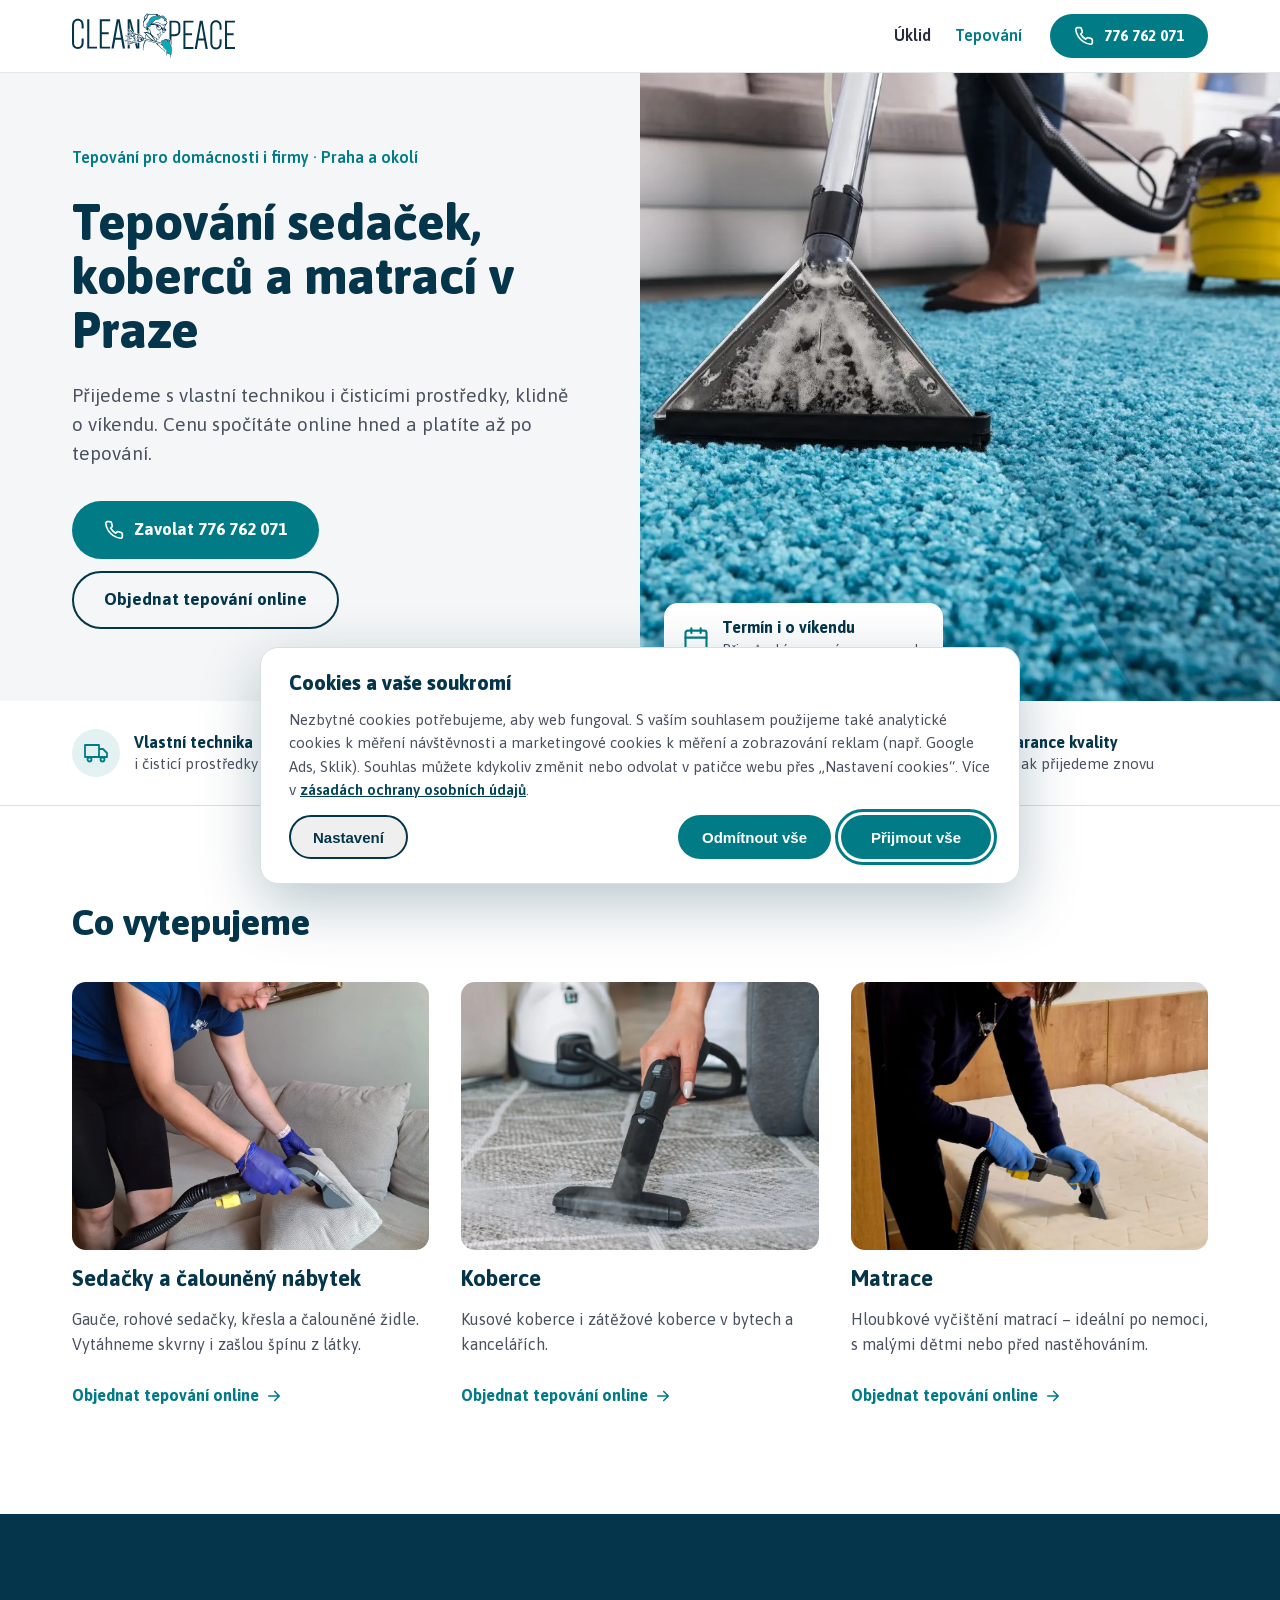
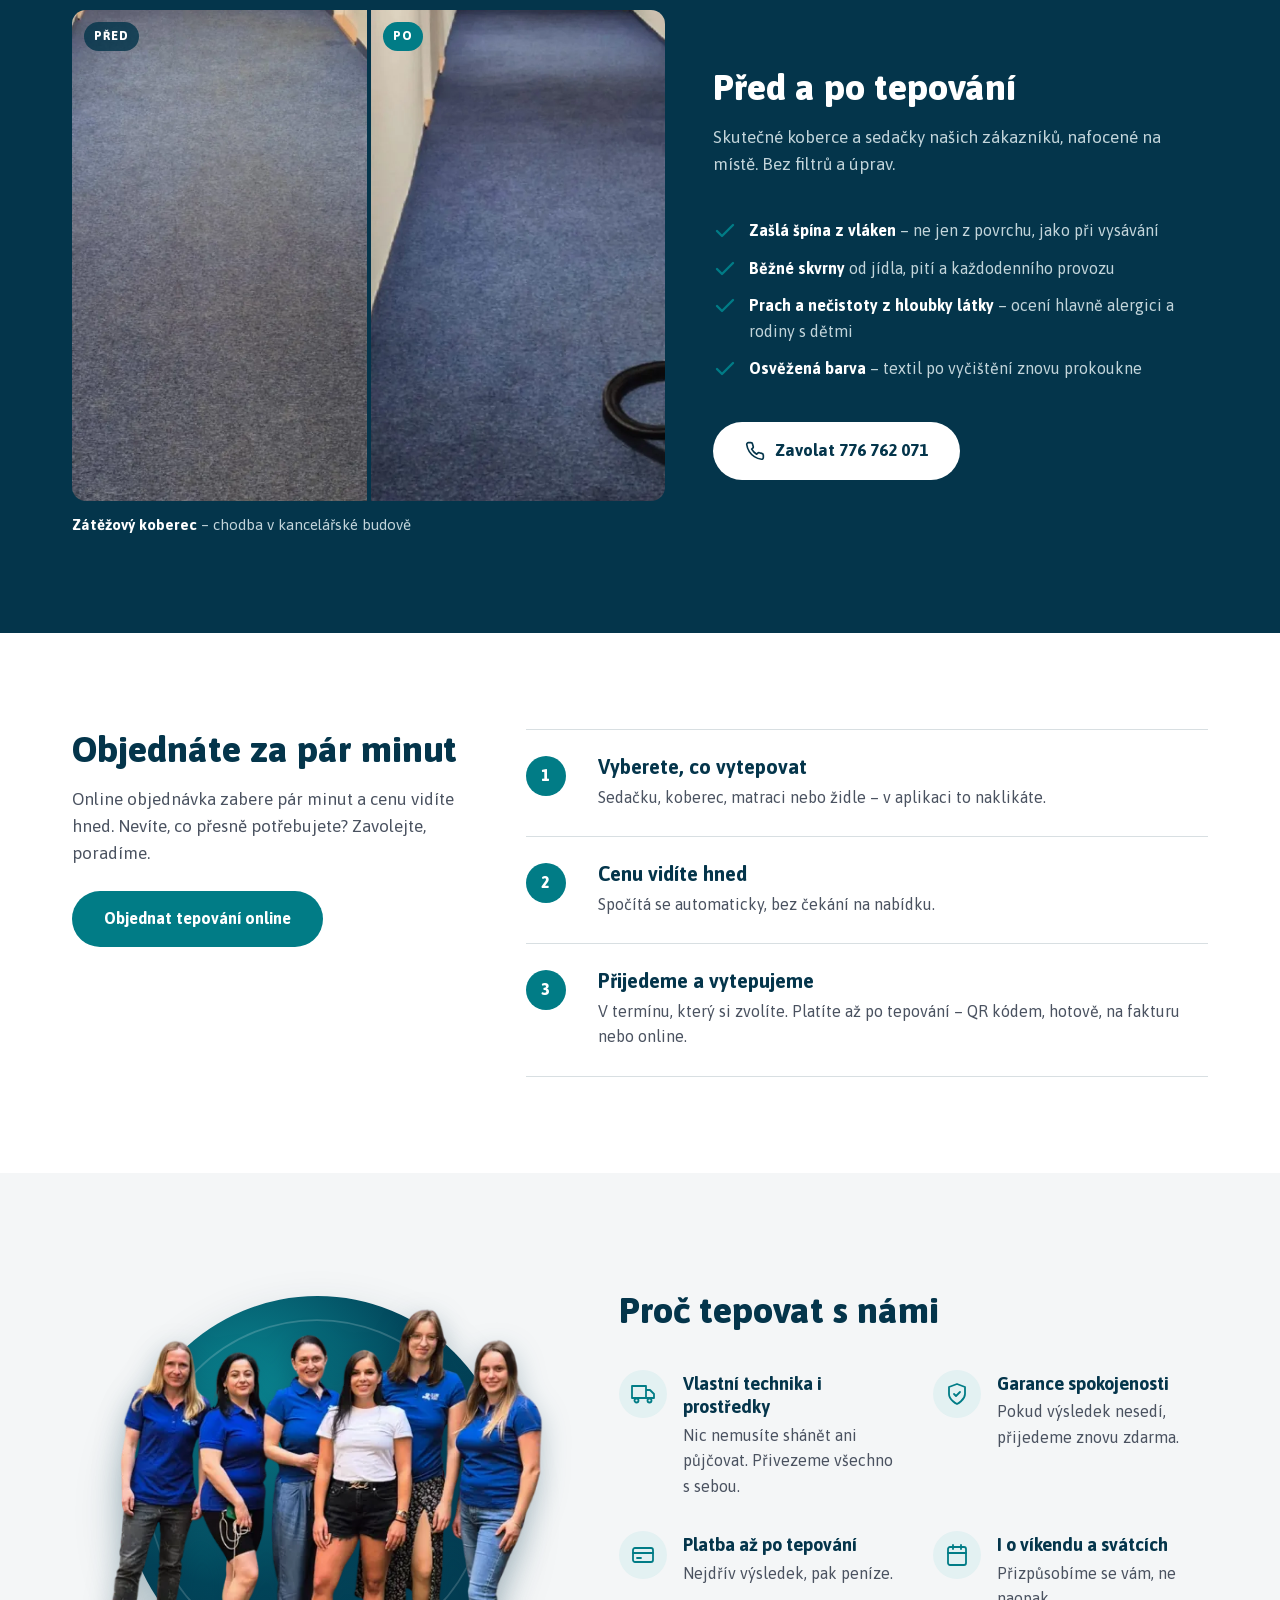
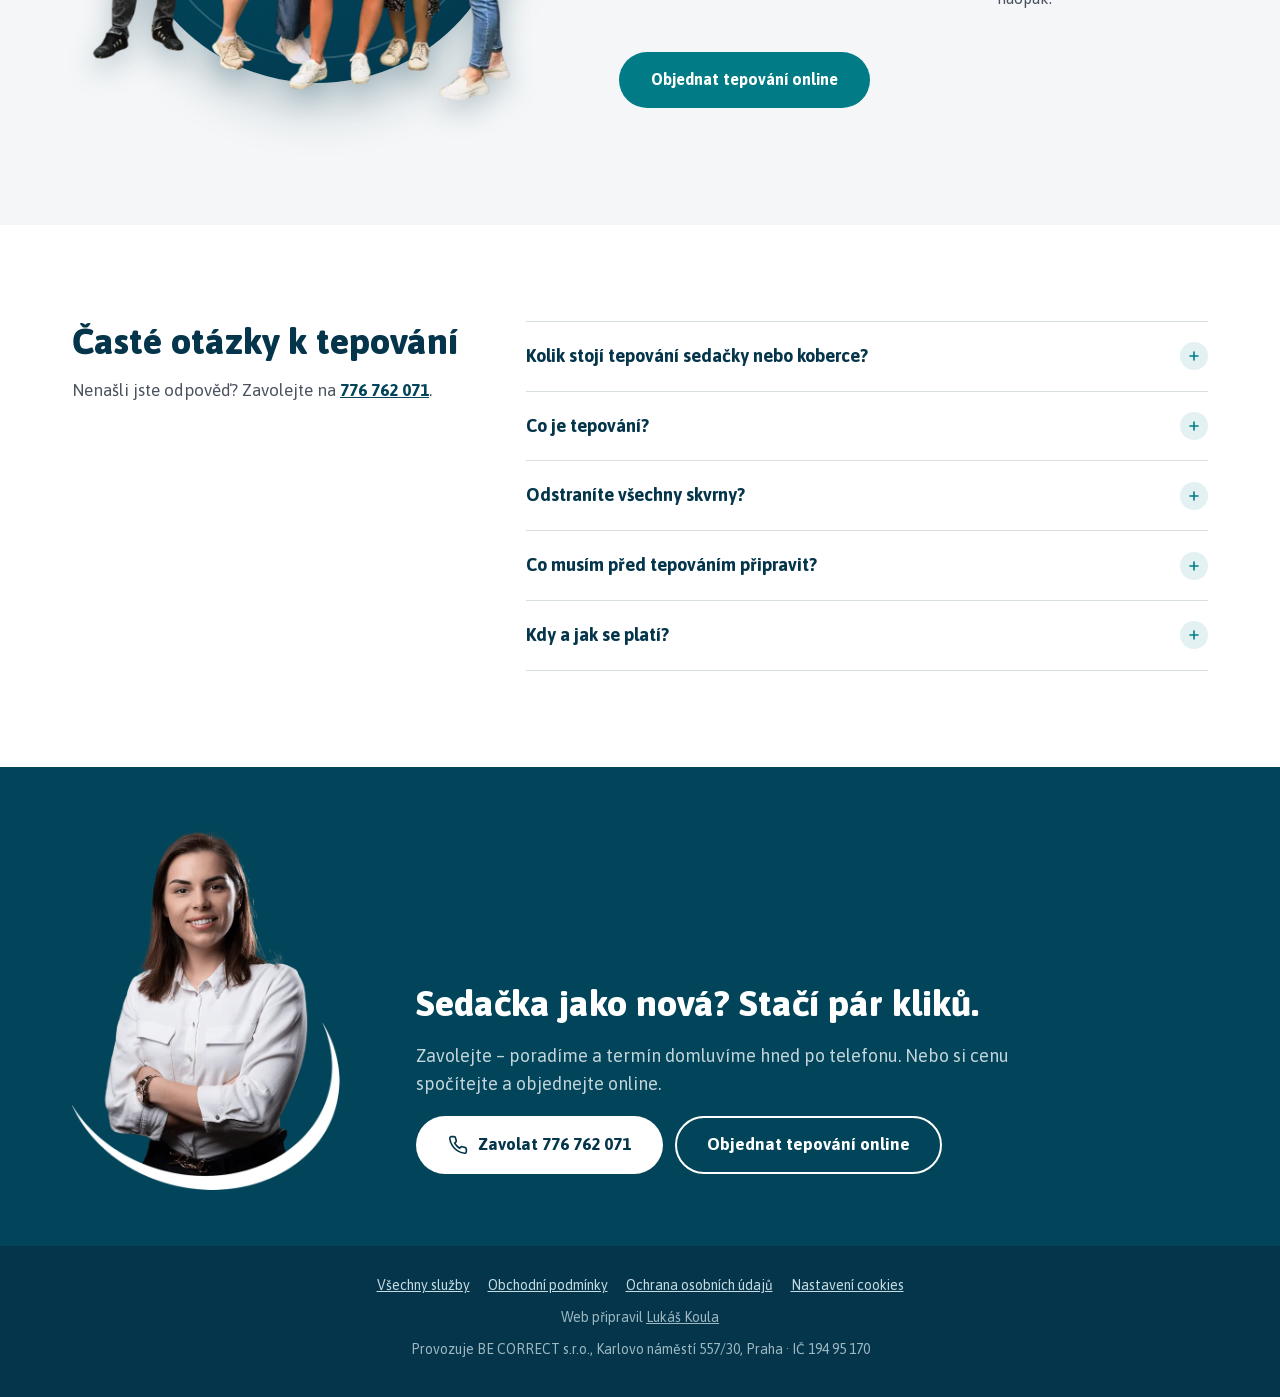
==== tepovani/index.html @ d157141b "Podstránky: „Objednat úklid online“ / „Objednat tepování online“" ====
<!doctype html>
<html lang="cs">
<head>
<meta charset="utf-8">
<meta name="viewport" content="width=device-width, initial-scale=1">
<script src="../assets/consent.js?v=20261007-5"></script>
<meta name="robots" content="noindex, follow">
<title>Tepování Praha – CleanPeace</title>
<meta name="description" content="Tepování sedaček, koberců a matrací v Praze a okolí. Vlastní technika i prostředky, termín i o víkendu, platba až po tepování.">
<meta property="og:type" content="website">
<meta property="og:locale" content="cs_CZ">
<meta property="og:site_name" content="CleanPeace">
<meta property="og:title" content="Tepování sedaček, koberců a matrací v Praze">
<meta property="og:description" content="Přijedeme s vlastní technikou, klidně o víkendu. Cenu spočítáte online, platíte až po tepování.">
<meta property="og:url" content="https://sluzby.cleanpeace.cz/tepovani/">
<meta property="og:image" content="https://sluzby.cleanpeace.cz/assets/img/tepovani-sedacky-praha.webp">
<meta name="theme-color" content="#04354B">
<link rel="icon" href="/favicon.ico" sizes="any">
<link rel="icon" href="../assets/favicon-32.png" type="image/png" sizes="32x32">
<link rel="apple-touch-icon" href="../assets/apple-touch-icon.png">
<link rel="preload" href="../assets/fonts/asap-latin.woff2" as="font" type="font/woff2" crossorigin>
<link rel="preload" as="image" href="../assets/img/tepovani-koberce-praha.webp">
<link rel="stylesheet" href="../assets/style.css?v=20261007-5">
</head>
<body data-service="tepovani">
<svg width="0" height="0" style="position:absolute" aria-hidden="true">
<symbol id="i-phone" viewBox="0 0 24 24"><path d="M22 16.9v3a2 2 0 0 1-2.2 2 19.8 19.8 0 0 1-8.6-3.1 19.5 19.5 0 0 1-6-6A19.8 19.8 0 0 1 2.1 4.2 2 2 0 0 1 4.1 2h3a2 2 0 0 1 2 1.7c.1.9.4 1.8.7 2.7a2 2 0 0 1-.5 2.1L8 9.8a16 16 0 0 0 6 6l1.3-1.3a2 2 0 0 1 2.1-.4c.9.3 1.8.6 2.7.7a2 2 0 0 1 1.7 2z"/></symbol>
<symbol id="i-arrow" viewBox="0 0 24 24"><path d="M5 12h14M13 6l6 6-6 6"/></symbol>
<symbol id="i-check" viewBox="0 0 24 24"><path d="M20 6 9 17l-5-5"/></symbol>
<symbol id="i-card" viewBox="0 0 24 24"><rect x="2" y="5" width="20" height="14" rx="2"/><path d="M2 10h20M6 15h4"/></symbol>
<symbol id="i-shield" viewBox="0 0 24 24"><path d="M12 22s8-4 8-10V5l-8-3-8 3v7c0 6 8 10 8 10z"/><path d="m9 12 2 2 4-4"/></symbol>
<symbol id="i-calendar" viewBox="0 0 24 24"><rect x="3" y="4" width="18" height="18" rx="2"/><path d="M16 2v4M8 2v4M3 10h18"/></symbol>
<symbol id="i-truck" viewBox="0 0 24 24"><path d="M1 4h14v12H1zM15 8h4l4 4v4h-8z"/><circle cx="5.5" cy="18.5" r="2"/><circle cx="18.5" cy="18.5" r="2"/></symbol>
</svg>

<!-- HEADER -->
<header class="site-header">
<div class="wrap">
<a class="logo" href="#" aria-label="CleanPeace – zpět nahoru"><img src="../assets/logo.svg" width="178" height="50" alt="CleanPeace"></a>
<div class="header-right">
<nav class="nav" aria-label="Služby"><a href="../uklid/">Úklid</a><a href="./" aria-current="page">Tepování</a></nav>
<a class="btn btn-app btn-sm btn-call" href="tel:+420776762071" data-cta="phone" data-loc="header"><svg class="icon"><use href="#i-phone"/></svg><span class="call-num">776 762 071</span><span class="call-txt">Zavolat</span></a>
</div>
</div>
</header>

<main>
<!-- HERO -->
<section class="hero">
<div class="hero-text">
<p class="eyebrow">Tepování pro domácnosti i firmy · Praha a okolí</p>
<h1>Tepování sedaček, koberců a matrací v Praze</h1>
<p class="hero-lead">Přijedeme s vlastní technikou i čisticími prostředky, klidně o víkendu. Cenu spočítáte online hned a platíte až po tepování.</p>
<div class="cta-row" style="margin-top:8px">
<a class="btn btn-app btn-lg" href="tel:+420776762071" data-cta="phone" data-loc="hero"><svg class="icon"><use href="#i-phone"/></svg>Zavolat 776 762 071</a>
<a class="btn btn-line btn-lg" href="https://app.cleanpeace.cz/" data-cta="app" data-loc="hero">Objednat tepování online</a>
</div>
</div>
<div class="hero-photo">
<img src="../assets/img/tepovani-koberce-praha.webp" width="938" height="938" alt="Tepování koberce extraktorem u zákazníka doma" style="object-position:center 60%" fetchpriority="high">
<div class="hero-badge"><svg class="icon"><use href="#i-calendar"/></svg><div><strong>Termín i o víkendu</strong><span>Přizpůsobíme se vám, ne naopak.</span></div></div>
</div>
</section>

<!-- PRUH VÝHOD -->
<div class="usp">
<ul>
<li><span class="usp-ico"><svg class="icon"><use href="#i-truck"/></svg></span><span><strong>Vlastní technika</strong>i čisticí prostředky</span></li>
<li><span class="usp-ico"><svg class="icon"><use href="#i-calendar"/></svg></span><span><strong>I o víkendu</strong>a ve svátek</span></li>
<li><span class="usp-ico"><svg class="icon"><use href="#i-card"/></svg></span><span><strong>Platba po tepování</strong>nejdřív výsledek</span></li>
<li><span class="usp-ico"><svg class="icon"><use href="#i-shield"/></svg></span><span><strong>Garance kvality</strong>jinak přijedeme znovu</span></li>
</ul>
</div>

<!-- CO TEPUJEME -->
<section class="section">
<div class="wrap stack-lg">
<h2 class="h2">Co vytepujeme</h2>
<div class="g3">
<div class="svc">
<div class="svc-img"><img src="../assets/img/tepovani-sedacky-praha.webp" width="1000" height="1333" alt="Tepování světlé sedačky přímo u zákazníka" style="object-position:center 55%" loading="lazy"></div>
<h3>Sedačky a čalouněný nábytek</h3>
<p>Gauče, rohové sedačky, křesla a čalouněné židle. Vytáhneme skvrny i zašlou špínu z látky.</p>
<a class="more" href="https://app.cleanpeace.cz/" data-cta="app" data-loc="svc-sedacky">Objednat tepování online <svg class="icon"><use href="#i-arrow"/></svg></a>
</div>
<div class="svc">
<div class="svc-img"><img src="../assets/img/parni-cisteni-koberce.webp" width="938" height="938" alt="Parní čištění koberce v obývacím pokoji" loading="lazy"></div>
<h3>Koberce</h3>
<p>Kusové koberce i zátěžové koberce v bytech a kancelářích.</p>
<a class="more" href="https://app.cleanpeace.cz/" data-cta="app" data-loc="svc-koberce">Objednat tepování online <svg class="icon"><use href="#i-arrow"/></svg></a>
</div>
<div class="svc">
<div class="svc-img"><img src="../assets/img/tepovani-matrace-praha.webp" width="900" height="1270" alt="Tepování matrace v ložnici" style="object-position:center 60%" loading="lazy"></div>
<h3>Matrace</h3>
<p>Hloubkové vyčištění matrací – ideální po nemoci, s malými dětmi nebo před nastěhováním.</p>
<a class="more" href="https://app.cleanpeace.cz/" data-cta="app" data-loc="svc-matrace">Objednat tepování online <svg class="icon"><use href="#i-arrow"/></svg></a>
</div>
</div>
</div>
</section>

<!-- PŘED A PO -->
<section class="section section--dark">
<div class="wrap ba-solo">
<figure class="ba">
<div class="ba-pair ba-pair--tall">
<div><img src="../assets/img/tepovani-kobercu-chodba-pred.webp" width="544" height="1528" alt="Zašlý zátěžový koberec na chodbě před tepováním" loading="lazy"><span class="ba-label">PŘED</span></div>
<div><img src="../assets/img/tepovani-kobercu-chodba-po.webp" width="536" height="1528" alt="Vyčištěný koberec na chodbě po tepování" loading="lazy"><span class="ba-label ba-label--po">PO</span></div>
</div>
<figcaption><strong>Zátěžový koberec</strong> – chodba v kancelářské budově</figcaption>
</figure>
<div class="stack-lg">
<div class="stack">
<h2 class="h2">Před a po tepování</h2>
<p class="lead">Skutečné koberce a sedačky našich zákazníků, nafocené na místě. Bez filtrů a úprav.</p>
</div>
<ul class="checklist">
<li><svg class="icon"><use href="#i-check"/></svg><span><strong>Zašlá špína z vláken</strong> – ne jen z povrchu, jako při vysávání</span></li>
<li><svg class="icon"><use href="#i-check"/></svg><span><strong>Běžné skvrny</strong> od jídla, pití a každodenního provozu</span></li>
<li><svg class="icon"><use href="#i-check"/></svg><span><strong>Prach a nečistoty z hloubky látky</strong> – ocení hlavně alergici a rodiny s dětmi</span></li>
<li><svg class="icon"><use href="#i-check"/></svg><span><strong>Osvěžená barva</strong> – textil po vyčištění znovu prokoukne</span></li>
</ul>
<div class="cta-row">
<a class="btn btn-white btn-lg" href="tel:+420776762071" data-cta="phone" data-loc="ba"><svg class="icon"><use href="#i-phone"/></svg>Zavolat 776 762 071</a>
</div>
</div>
</div>
</section>

<!-- JAK OBJEDNAT -->
<section class="section">
<div class="wrap split">
<div class="stack">
<h2 class="h2">Objednáte za pár minut</h2>
<p class="lead">Online objednávka zabere pár minut a cenu vidíte hned. Nevíte, co přesně potřebujete? Zavolejte, poradíme.</p>
<div class="cta-row" style="margin-top:8px"><a class="btn btn-app" href="https://app.cleanpeace.cz/" data-cta="app" data-loc="steps">Objednat tepování online</a></div>
</div>
<ol class="steps">
<li><span class="step-n">1</span><div><h3>Vyberete, co vytepovat</h3><p>Sedačku, koberec, matraci nebo židle – v aplikaci to naklikáte.</p></div></li>
<li><span class="step-n">2</span><div><h3>Cenu vidíte hned</h3><p>Spočítá se automaticky, bez čekání na nabídku.</p></div></li>
<li><span class="step-n">3</span><div><h3>Přijedeme a vytepujeme</h3><p>V termínu, který si zvolíte. Platíte až po tepování – QR kódem, hotově, na fakturu nebo online.</p></div></li>
</ol>
</div>
</section>

<!-- PROČ MY + TÝM -->
<section class="section section--soft">
<div class="wrap team">
<div class="team-visual"><img src="../assets/img/cleanpeace-tym.webp" width="500" height="500" alt="Tým CleanPeace" loading="lazy"></div>
<div class="stack-lg">
<h2 class="h2">Proč tepovat s námi</h2>
<dl class="benefits">
<div><span class="usp-ico"><svg class="icon"><use href="#i-truck"/></svg></span><dt>Vlastní technika i prostředky</dt><dd>Nic nemusíte shánět ani půjčovat. Přivezeme všechno s sebou.</dd></div>
<div><span class="usp-ico"><svg class="icon"><use href="#i-shield"/></svg></span><dt>Garance spokojenosti</dt><dd>Pokud výsledek nesedí, přijedeme znovu zdarma.</dd></div>
<div><span class="usp-ico"><svg class="icon"><use href="#i-card"/></svg></span><dt>Platba až po tepování</dt><dd>Nejdřív výsledek, pak peníze.</dd></div>
<div><span class="usp-ico"><svg class="icon"><use href="#i-calendar"/></svg></span><dt>I o víkendu a svátcích</dt><dd>Přizpůsobíme se vám, ne naopak.</dd></div>
</dl>
<div class="cta-row"><a class="btn btn-app" href="https://app.cleanpeace.cz/" data-cta="app" data-loc="why">Objednat tepování online</a></div>
</div>
</div>
</section>

<!-- FAQ -->
<section class="section">
<div class="wrap split">
<div class="stack">
<h2 class="h2">Časté otázky k tepování</h2>
<p class="lead"><span class="m-block">Nenašli jste odpověď?</span> Zavolejte na <a href="tel:+420776762071" style="font-weight:700" data-cta="phone" data-loc="faq">776 762 071</a>.</p>
</div>
<div class="faq">
<details><summary>Kolik stojí tepování sedačky nebo koberce?</summary><p>Cenu vám aplikace spočítá hned podle toho, co a v jakém rozsahu potřebujete vytepovat.<!-- TODO: orientačně – rohová sedačka od X Kč, koberec od X Kč/m², matrace od X Kč --></p></details>
<details><summary>Co je tepování?</summary><p>Hloubkové mokré čištění textilu. Čisticí roztok se pod tlakem vstříkne do vláken a hned se i se špínou odsaje zpátky. Na rozdíl od vysávání tak odstraní i nečistoty uvnitř látky.</p></details>
<details><summary>Odstraníte všechny skvrny?</summary><p>Běžné skvrny a zašlou špínu ano. Některé staré nebo chemicky zafixované skvrny nemusí jít odstranit úplně – na místě vám řekneme, co se dá čekat.<!-- TODO: ověřit s klientkou --></p></details>
<!-- TODO: doplnit odpovědi a odkomentovat
<details><summary>Jak dlouho tepování trvá a kdy je sedačka suchá?</summary><p>…</p></details>
<details><summary>Je tepování bezpečné pro děti a zvířata?</summary><p>…</p></details>
<details><summary>Tepujete i autosedačky a interiér auta?</summary><p>… (pokud ne, smazat)</p></details>
-->
<details><summary>Co musím před tepováním připravit?</summary><p>Nic zvláštního – techniku i čisticí prostředky vozíme vlastní.<!-- TODO: přístup k vodě a elektřině, odklizení věcí, vysátí předem? --></p></details>
<details><summary>Kdy a jak se platí?</summary><p>Až po tepování – QR kódem, hotově nebo na fakturu. K dispozici je i online platba. A pokud nebudete spokojeni, přijedeme znovu zdarma.</p></details>
</div>
</div>
</section>

<!-- ZÁVĚREČNÉ CTA -->
<section class="final final--photo">
<div class="wrap final-grid">
<img class="final-photo" src="../assets/img/cleanpeace-kontakt.webp" width="600" height="786" alt="Majitelka CleanPeace" loading="lazy">
<div class="stack" style="gap:18px">
<h2>Sedačka jako nová? Stačí pár kliků.</h2>
<p>Zavolejte – poradíme a termín domluvíme hned po telefonu. Nebo si cenu spočítejte a objednejte online.</p>
<div class="cta-row">
<a class="btn btn-white btn-lg" href="tel:+420776762071" data-cta="phone" data-loc="final"><svg class="icon"><use href="#i-phone"/></svg>Zavolat 776 762 071</a>
<a class="btn btn-line-w btn-lg" href="https://app.cleanpeace.cz/" data-cta="app" data-loc="final">Objednat tepování online</a>
</div>
</div>
</div>
</section>
</main>

<!-- FOOTER -->
<footer class="site-footer">
<div class="wrap">
<nav aria-label="Právní informace">
<a href="../">Všechny služby</a>
<a href="https://cleanpeace.cz/wp-content/uploads/2025/07/VOP-CleanPeace-B2C.pdf">Obchodní podmínky</a>
<a href="https://cleanpeace.cz/wp-content/uploads/2025/07/Privacy-Policy-CleanPeace-2.pdf">Ochrana osobních údajů</a>
<a href="#nastaveni-cookies" data-cc-open>Nastavení cookies</a>
</nav>
<span class="credit">Web připravil <a href="https://lukaskoula.com" target="_blank" rel="noopener">Lukáš Koula</a></span>
<span>Provozuje BE CORRECT s.r.o., Karlovo náměstí 557/30, Praha · IČ 194 95 170</span>
</div>
</footer>


<script src="../assets/main.js?v=20261007-5" defer></script>
</body>
</html>
---- assets/style.css ----
/* CleanPeace – služby (sluzby.cleanpeace.cz) */
/* Asap – hostováno lokálně (bez přenosu IP adres na Google před souhlasem) */
@font-face{font-family:Asap;font-style:normal;font-weight:400 800;font-display:swap;src:url(fonts/asap-latin-ext.woff2) format("woff2");unicode-range:U+0100-02BA,U+02BD-02C5,U+02C7-02CC,U+02CE-02D7,U+02DD-02FF,U+0304,U+0308,U+0329,U+1D00-1DBF,U+1E00-1E9F,U+1EF2-1EFF,U+2020,U+20A0-20AB,U+20AD-20C4,U+2113,U+2C60-2C7F,U+A720-A7FF}
@font-face{font-family:Asap;font-style:normal;font-weight:400 800;font-display:swap;src:url(fonts/asap-latin.woff2) format("woff2");unicode-range:U+0000-00FF,U+0131,U+0152-0153,U+02BB-02BC,U+02C6,U+02DA,U+02DC,U+0304,U+0308,U+0329,U+2000-206F,U+20AC,U+2122,U+2191,U+2193,U+2212,U+2215,U+FEFF,U+FFFD}
:root{
  --navy:#04354B;
  --deep:#02455A;
  --teal:#017C86;
  --teal-d:#016570;
  --teal-l:#E3F1F2;
  --ink:#262B3F;
  --muted:#4A5260;
  --line:#D8DFE2;
  --soft:#F4F6F7;
  --on-dark:#C3D5DB;
  --radius:14px;
  --wrap:1200px;
}
*,*::before,*::after{box-sizing:border-box}
html{scroll-behavior:smooth;-webkit-text-size-adjust:100%}
body{margin:0;background:#fff;color:var(--ink);font-family:Asap,"Helvetica Neue",Arial,sans-serif;font-size:16px;line-height:1.6;-webkit-font-smoothing:antialiased}
img{display:block;max-width:100%;height:auto}
a{color:var(--deep)}
a:hover{color:var(--navy)}
h1,h2,h3{margin:0;color:var(--navy);font-weight:800;line-height:1.12}
p{margin:0}
:focus-visible{outline:3px solid var(--teal);outline-offset:3px}
.sr-only{position:absolute;width:1px;height:1px;overflow:hidden;clip:rect(0 0 0 0);white-space:nowrap}
.icon{width:24px;height:24px;flex:none;fill:none;stroke:currentColor;stroke-width:1.8;stroke-linecap:round;stroke-linejoin:round}

.wrap{max-width:var(--wrap);margin:0 auto;padding:0 32px}
.section{padding:96px 0}
.section--soft{background:var(--soft)}
.section--dark{background:var(--navy);color:#fff}
.section--dark h2{color:#fff}
.stack{display:flex;flex-direction:column;gap:16px}
.stack-lg{display:flex;flex-direction:column;gap:40px}
.eyebrow{font-size:16px;font-weight:600;color:var(--teal)}
.h2{font-size:36px}
.lead{font-size:17px;color:var(--muted)}
.section--dark .lead{color:var(--on-dark)}
.split{display:grid;grid-template-columns:minmax(0,4fr) minmax(0,7fr);gap:64px}
.g2{display:grid;grid-template-columns:repeat(2,minmax(0,1fr));gap:32px}
.g3{display:grid;grid-template-columns:repeat(3,minmax(0,1fr));gap:32px}

/* Tlačítka */
.cta-row{display:flex;flex-wrap:wrap;gap:12px}
.btn{display:inline-flex;align-items:center;justify-content:center;gap:10px;min-height:56px;padding:0 30px;border-radius:30px;font-weight:700;font-size:16px;text-decoration:none;border:2px solid transparent;transition:background .15s,color .15s,border-color .15s;cursor:pointer}
.btn-lg{min-height:58px;font-size:17px}
.btn-sm{min-height:44px;padding:0 22px;font-size:15px}
.btn-app{background:var(--teal);color:#fff}
.btn-app:hover{background:var(--teal-d);color:#fff}
.btn-line{color:var(--navy);border-color:var(--navy)}
.btn-line:hover{background:var(--navy);color:#fff}
.btn-white{background:#fff;color:var(--navy)}
.btn-white:hover{background:var(--teal-l);color:var(--navy)}
.btn-line-w{color:#fff;border-color:#fff}
.btn-line-w:hover{background:#fff;color:var(--navy)}

/* Hlavička */
.site-header{position:sticky;top:0;z-index:30;background:rgba(255,255,255,.96);backdrop-filter:saturate(1.4) blur(8px);border-bottom:1px solid #E1E6E9}
.site-header .wrap{display:flex;align-items:center;justify-content:space-between;gap:16px;height:72px}
.logo{text-decoration:none;font-size:24px;font-weight:800;letter-spacing:.02em;color:var(--navy)}
.logo span{color:var(--teal)}
.header-right{display:flex;align-items:center;gap:28px}
.nav{display:flex;gap:24px}
.nav a{font-weight:600;text-decoration:none;color:var(--ink);min-height:44px;display:inline-flex;align-items:center}
.nav a:hover,.nav a[aria-current]{color:var(--teal)}
.tel{display:inline-flex;align-items:center;gap:8px;font-size:17px;font-weight:700;text-decoration:none;color:var(--navy);min-height:44px}
.tel .icon{width:20px;height:20px;color:var(--teal)}

/* Hero */
.hero{display:grid;grid-template-columns:minmax(0,1fr) minmax(0,1fr);min-height:620px;background:var(--soft)}
.hero-text{display:flex;flex-direction:column;justify-content:center;gap:24px;padding:72px 64px 72px max(32px,calc((100vw - var(--wrap))/2 + 32px))}
.hero h1{font-size:50px;line-height:1.08;max-width:560px}
.hero-lead{font-size:19px;line-height:1.55;color:var(--muted);max-width:520px}
.hero-photo{position:relative;min-height:100%;overflow:hidden}
.hero-photo img{position:absolute;inset:0;width:100%;height:100%;object-fit:cover}
.hero-badge{position:absolute;left:24px;bottom:24px;display:flex;align-items:center;gap:12px;background:#fff;border-radius:var(--radius);padding:14px 18px;box-shadow:0 10px 30px rgba(4,53,75,.18);max-width:calc(100% - 48px)}
.hero-badge .icon{color:var(--teal);width:28px;height:28px}
.hero-badge strong{display:block;color:var(--navy);font-size:16px;line-height:1.3}
.hero-badge span{font-size:14px;color:var(--muted);line-height:1.3}
.hero-checks{list-style:none;margin:0;padding:0;display:flex;flex-wrap:wrap;gap:10px 22px;font-size:15px;font-weight:600;color:var(--navy)}
.hero-checks li{display:flex;align-items:center;gap:8px}
.hero-checks .icon{width:20px;height:20px;color:var(--teal);stroke-width:2.4}

/* Pruh výhod */
.usp{border-bottom:1px solid var(--line);background:#fff}
.usp ul{list-style:none;margin:0 auto;padding:28px 32px;max-width:var(--wrap);display:grid;grid-template-columns:repeat(4,minmax(0,1fr));gap:24px}
.usp li{display:flex;align-items:center;gap:14px;font-size:15px;line-height:1.35;color:var(--muted)}
.usp strong{display:block;color:var(--navy);font-size:16px}
.usp-ico{width:48px;height:48px;border-radius:50%;background:var(--teal-l);color:var(--teal);display:grid;place-items:center;flex:none}

/* Karty služeb */
.svc{display:flex;flex-direction:column;gap:16px}
.svc-img{aspect-ratio:4/3;border-radius:var(--radius);overflow:hidden;background:var(--soft)}
.svc-img img{width:100%;height:100%;object-fit:cover;transition:transform .5s}
.svc:hover .svc-img img{transform:scale(1.04)}
.svc h3{font-size:22px;font-weight:700}
.svc p{color:var(--muted)}
.more{margin-top:auto;font-weight:700;min-height:44px;display:inline-flex;align-items:center;gap:6px;color:var(--teal);text-decoration:none}
.more:hover{color:var(--teal-d);text-decoration:underline}
.more .icon{width:18px;height:18px;stroke-width:2.2;transition:transform .15s}
.more:hover .icon{transform:translateX(3px)}

/* Rozcestník (hub) */
.card{display:flex;flex-direction:column;text-decoration:none;color:var(--ink);background:#fff;border:1px solid var(--line);border-radius:var(--radius);overflow:hidden;transition:border-color .15s,box-shadow .2s,transform .2s}
.card:hover{border-color:var(--teal);color:var(--ink);box-shadow:0 18px 40px rgba(4,53,75,.12);transform:translateY(-2px)}
.card-img{aspect-ratio:16/10;overflow:hidden}
.card-img img{width:100%;height:100%;object-fit:cover}
.card-body{padding:28px 30px 30px;display:flex;flex-direction:column;gap:10px;flex:1}
.card h2{font-size:28px}
.card p{color:var(--muted)}
.card .more{margin-top:8px}
.tags{display:flex;flex-wrap:wrap;gap:8px;list-style:none;margin:4px 0 0;padding:0}
.tags li{font-size:14px;font-weight:600;color:var(--deep);background:var(--teal-l);border-radius:20px;padding:4px 12px}

/* Kroky */
.steps{margin:0;padding:0;list-style:none;display:flex;flex-direction:column}
.steps li{display:grid;grid-template-columns:56px minmax(0,1fr);gap:16px;padding:26px 0;border-top:1px solid var(--line)}
.steps li:last-child{border-bottom:1px solid var(--line)}
.step-n{width:40px;height:40px;border-radius:50%;background:var(--teal);color:#fff;font-weight:800;display:grid;place-items:center}
.steps h3{font-size:20px;font-weight:700;margin-bottom:6px}
.steps p{color:var(--muted)}

/* Před a po */
.ba-grid{display:grid;grid-template-columns:repeat(2,minmax(0,1fr));gap:24px}
.ba{margin:0;display:flex;flex-direction:column;gap:12px}
.ba-pair{display:grid;grid-template-columns:repeat(2,minmax(0,1fr));gap:4px;border-radius:var(--radius);overflow:hidden}
.ba-pair div{position:relative;aspect-ratio:4/5;background:#2A5466}
.ba-pair img{width:100%;height:100%;object-fit:cover}
.ba-label{position:absolute;left:12px;top:12px;font-size:12px;font-weight:800;letter-spacing:.08em;padding:5px 10px;border-radius:20px;background:rgba(4,53,75,.82);color:#fff}
.ba-label--po{background:var(--teal)}
.ba figcaption{font-size:15px;color:var(--on-dark)}
.ba figcaption strong{color:#fff}

/* Výhody */
.benefits{margin:0;display:grid;grid-template-columns:repeat(2,minmax(0,1fr));gap:32px 40px}
.benefits div{display:grid;grid-template-columns:48px minmax(0,1fr);gap:4px 16px;align-content:start}
.benefits .usp-ico{grid-row:span 2}
.benefits dt{font-size:18px;font-weight:700;color:var(--navy);line-height:1.3;align-self:start;padding-top:2px}
.benefits dd{margin:0;color:var(--muted)}

/* Tým */
.team{display:grid;grid-template-columns:minmax(0,5fr) minmax(0,6fr);gap:56px;align-items:center}
.team-photos{display:grid;grid-template-columns:minmax(0,1fr) minmax(0,1fr);gap:16px}
.team-photos .ph{border-radius:var(--radius);overflow:hidden;background:var(--soft)}
.team-photos .ph img{width:100%;height:100%;object-fit:cover}
.team-photos .ph--wide{grid-column:span 2;aspect-ratio:1;background:linear-gradient(180deg,#fff 0%,var(--teal-l) 100%)}
.team-photos .ph--wide img{object-fit:contain;object-position:center bottom}
.team-photos .ph--sq{aspect-ratio:1}
.checklist{list-style:none;margin:0;padding:0;display:flex;flex-direction:column;gap:12px}
.checklist li{display:flex;gap:12px;align-items:flex-start}
.checklist .icon{color:var(--teal);stroke-width:2.4;margin-top:1px}

/* Reference */
.quote{margin:0;display:flex;flex-direction:column;gap:18px;background:#fff;border-radius:var(--radius);padding:28px;border-top:3px solid var(--teal)}
.quote blockquote{margin:0;font-size:17px;line-height:1.6;color:var(--ink)}
.quote figcaption{font-size:15px;color:var(--muted);margin-top:auto}
.quote figcaption strong{color:var(--navy)}

/* FAQ */
.faq{display:flex;flex-direction:column;border-bottom:1px solid var(--line)}
.faq details{border-top:1px solid var(--line)}
.faq summary{list-style:none;cursor:pointer;display:flex;justify-content:space-between;align-items:center;gap:16px;padding:20px 0;font-size:18px;font-weight:700;color:var(--navy);min-height:44px}
.faq summary::-webkit-details-marker{display:none}
.faq summary::after{content:"";flex:none;width:28px;height:28px;border-radius:50%;background:var(--teal-l) url("data:image/svg+xml,%3Csvg xmlns='http://www.w3.org/2000/svg' viewBox='0 0 24 24' fill='none' stroke='%23017C86' stroke-width='2.4' stroke-linecap='round'%3E%3Cpath d='M12 6v12M6 12h12'/%3E%3C/svg%3E") center/16px no-repeat;transition:transform .2s}
.faq details[open] summary::after{transform:rotate(45deg)}
.faq summary:hover{color:var(--teal)}
.faq details p{padding:0 44px 22px 0;color:var(--muted)}
.faq--boxed{background:#fff;border-radius:var(--radius);padding:0 28px;border:1px solid var(--line)}
.faq--boxed details:first-child{border-top:0}

/* Kontaktní osoba */
.contact{display:grid;grid-template-columns:auto minmax(0,1fr);gap:40px;align-items:end;background:var(--teal-l);border-radius:24px;padding:40px 48px 0;overflow:hidden}
.contact-photo{width:240px;align-self:end}
.contact-body{display:flex;flex-direction:column;gap:16px;padding-bottom:40px}
.contact h2{font-size:32px}

/* Závěrečné CTA */
.final{background:var(--deep);color:#fff;padding:80px 0}
.final h2{color:#fff;font-size:36px}
.final p{font-size:18px;line-height:1.55;color:var(--on-dark)}
.final .mail{color:var(--on-dark);font-size:15px;min-height:44px;display:inline-flex;align-items:center}

/* Patička */
.site-footer{background:var(--navy);color:#9DB8C1;padding:28px 0 36px;font-size:14px}
.site-footer .wrap{display:flex;flex-direction:column;align-items:center;text-align:center;gap:10px}
.site-footer nav{display:flex;flex-wrap:wrap;justify-content:center;gap:8px 18px}
.site-footer a{color:#C5DCE2}
.site-footer a:hover{color:#fff}


@media (max-width:1024px){
  .usp ul{grid-template-columns:repeat(2,minmax(0,1fr))}
  .nav{display:none}
}
@media (max-width:900px){
  .wrap{padding:0 20px}
  .section{padding:64px 0}
  .hero{grid-template-columns:minmax(0,1fr);min-height:0}
  .hero-text{padding:36px 20px 44px}
  .hero-photo{min-height:320px;order:-1}
  .hero h1{font-size:34px}
  .hero-lead{font-size:17px}
  .hero-badge{left:16px;bottom:16px;padding:10px 14px}
  .usp ul{padding:24px 20px;gap:18px}
  .split,.team{grid-template-columns:minmax(0,1fr);gap:28px}
  .g2,.g3,.ba-grid,.benefits{grid-template-columns:minmax(0,1fr)}
  .h2,.final h2{font-size:28px}
  .card h2{font-size:24px}
  .contact{grid-template-columns:minmax(0,1fr);padding:32px 24px 0;gap:8px}
  .contact-photo{order:2;width:200px;margin:0 auto}
  .contact-body{padding-bottom:8px}
  .contact h2{font-size:26px}
  .faq--boxed{padding:0 18px}
  .faq details p{padding-right:0}
  .hide-m{display:none !important}
  .btn{width:100%}
  .site-header .btn{width:auto}
}
@media (max-width:480px){
  .usp ul{grid-template-columns:minmax(0,1fr)}
}
@media (prefers-reduced-motion:reduce){
  *{transition:none !important;scroll-behavior:auto !important}
}
.ba-pair--tall div{aspect-ratio:3/5}
.ba-solo{display:grid;grid-template-columns:minmax(0,6fr) minmax(0,5fr);gap:48px;align-items:center}
.ba-solo .checklist{color:var(--on-dark)}
.ba-solo .checklist strong{color:#fff}
@media (max-width:900px){.ba-solo{grid-template-columns:minmax(0,1fr);gap:28px}}
.logo{display:inline-flex;align-items:center}
.logo img{height:46px;width:auto}
@media (max-width:900px){.logo img{height:38px}}
.team-photos .ph--car{grid-column:span 2;aspect-ratio:16/9}
.final--photo{padding:56px 0 0;overflow:hidden}
.final-grid{display:grid;grid-template-columns:280px minmax(0,1fr);gap:64px;align-items:end}
.final-grid .stack{padding-bottom:72px;max-width:640px}
.final-photo{width:100%;align-self:end}
@media (max-width:900px){
  .final--photo{padding-top:56px}
  .final-grid{grid-template-columns:minmax(0,1fr);gap:24px}
  .final-grid .stack{padding-bottom:0}
  .final-photo{order:2;width:220px;margin:0 auto}
}
/* Tým na brandovém kruhu */
.team-visual{position:relative;width:100%;max-width:460px;margin:0 auto;aspect-ratio:1}
.team-visual::before{content:"";position:absolute;left:8%;right:8%;top:6%;aspect-ratio:1;border-radius:50%;background:radial-gradient(circle at 32% 28%,#0B8E98 0%,var(--deep) 48%,var(--navy) 100%);box-shadow:0 24px 50px rgba(4,53,75,.22)}
.team-visual::after{content:"";position:absolute;left:8%;right:8%;top:6%;aspect-ratio:1;border-radius:50%;border:2px solid rgba(255,255,255,.18);transform:scale(.88)}
.team-visual img{position:relative;z-index:1;width:100%;height:100%;object-fit:contain;filter:drop-shadow(0 10px 14px rgba(4,53,75,.25))}
@media (max-width:900px){.team-visual{max-width:340px}}

/* Fotka majitelky – odsazení odspodu */
.final--photo .final-photo{margin-bottom:56px}
.contact-photo{margin-bottom:40px}
@media (max-width:900px){.final--photo .final-photo{margin-bottom:64px}.contact-photo{margin-bottom:48px}}

/* Patička – autor */
.site-footer .credit a{color:#9DB8C1}

/* Cookie lišta */
.cc{position:fixed;left:16px;right:16px;bottom:16px;z-index:100;display:none;justify-content:center;pointer-events:none}
.cc--open{display:flex}
.cc-box{pointer-events:auto;width:100%;max-width:760px;max-height:calc(100vh - 32px);overflow:auto;background:#fff;color:var(--ink);border-radius:18px;box-shadow:0 20px 60px rgba(4,53,75,.28);border:1px solid var(--line);padding:24px 28px;display:flex;flex-direction:column;gap:14px}
.cc-title{font-size:20px}
.cc-text{font-size:15px;line-height:1.55;color:var(--muted)}
.cc-text a{font-weight:600}
.cc-prefs{display:flex;flex-direction:column;border-top:1px solid var(--line)}
.cc-prefs[hidden]{display:none}
.cc-row{position:relative;display:flex;align-items:center;justify-content:space-between;gap:20px;padding:14px 0;border-bottom:1px solid var(--line);cursor:pointer;font-size:14px;line-height:1.45;color:var(--muted)}
.cc-row strong{display:block;font-size:16px;color:var(--navy)}
.cc-row input{position:absolute;opacity:0;width:1px;height:1px}
.cc-sw{flex:none;position:relative;width:46px;height:26px;border-radius:13px;background:#C3CDD1;transition:background .15s}
.cc-sw::after{content:"";position:absolute;top:3px;left:3px;width:20px;height:20px;border-radius:50%;background:#fff;box-shadow:0 1px 3px rgba(0,0,0,.25);transition:transform .15s}
.cc-row input:checked+.cc-sw{background:var(--teal)}
.cc-row input:checked+.cc-sw::after{transform:translateX(20px)}
.cc-row input:disabled+.cc-sw{opacity:.55}
.cc-row input:disabled{cursor:not-allowed}
.cc-row input:focus-visible+.cc-sw{outline:3px solid var(--teal);outline-offset:2px}
.cc-actions{display:flex;flex-wrap:wrap;gap:10px;justify-content:flex-end}
.cc-actions [hidden]{display:none}
.cc-btn-main{background:var(--teal);color:#fff;min-width:150px}
.cc-btn-main:hover{background:var(--teal-d);color:#fff}
.cc-btn-settings{color:var(--navy);border-color:var(--navy);margin-right:auto}
.cc-btn-settings:hover{background:var(--navy);color:#fff}
@media (max-width:900px){
  .cc{left:8px;right:8px;bottom:8px}
  .cc-box{padding:20px 18px;border-radius:16px}
  .cc-actions .btn{width:auto;flex:1 1 140px}
  .cc-btn-settings{margin-right:0;order:3;flex-basis:100% !important}
}

/* Telefon jako hlavní CTA */
.btn .icon{width:20px;height:20px;stroke-width:2}
.btn-call{white-space:nowrap}
@media (max-width:480px){
  .site-header .btn-line{display:none}
  .site-header .btn-call{padding:0 16px}
}
@media (max-width:374px){.logo img{height:32px}.site-header .btn-call{padding:0 12px;font-size:14px}.site-header .btn-call .icon{width:16px;height:16px}}

/* Mobil: „Zavolat“ místo čísla v záhlaví, zalomení řádku v FAQ */
.call-txt{display:none}
@media (max-width:600px){
  .call-num{display:none}
  .call-txt{display:inline}
  .m-block{display:block}
}
.h1-accent{display:block;margin-top:10px;color:var(--teal);font-size:.62em;line-height:1.2}
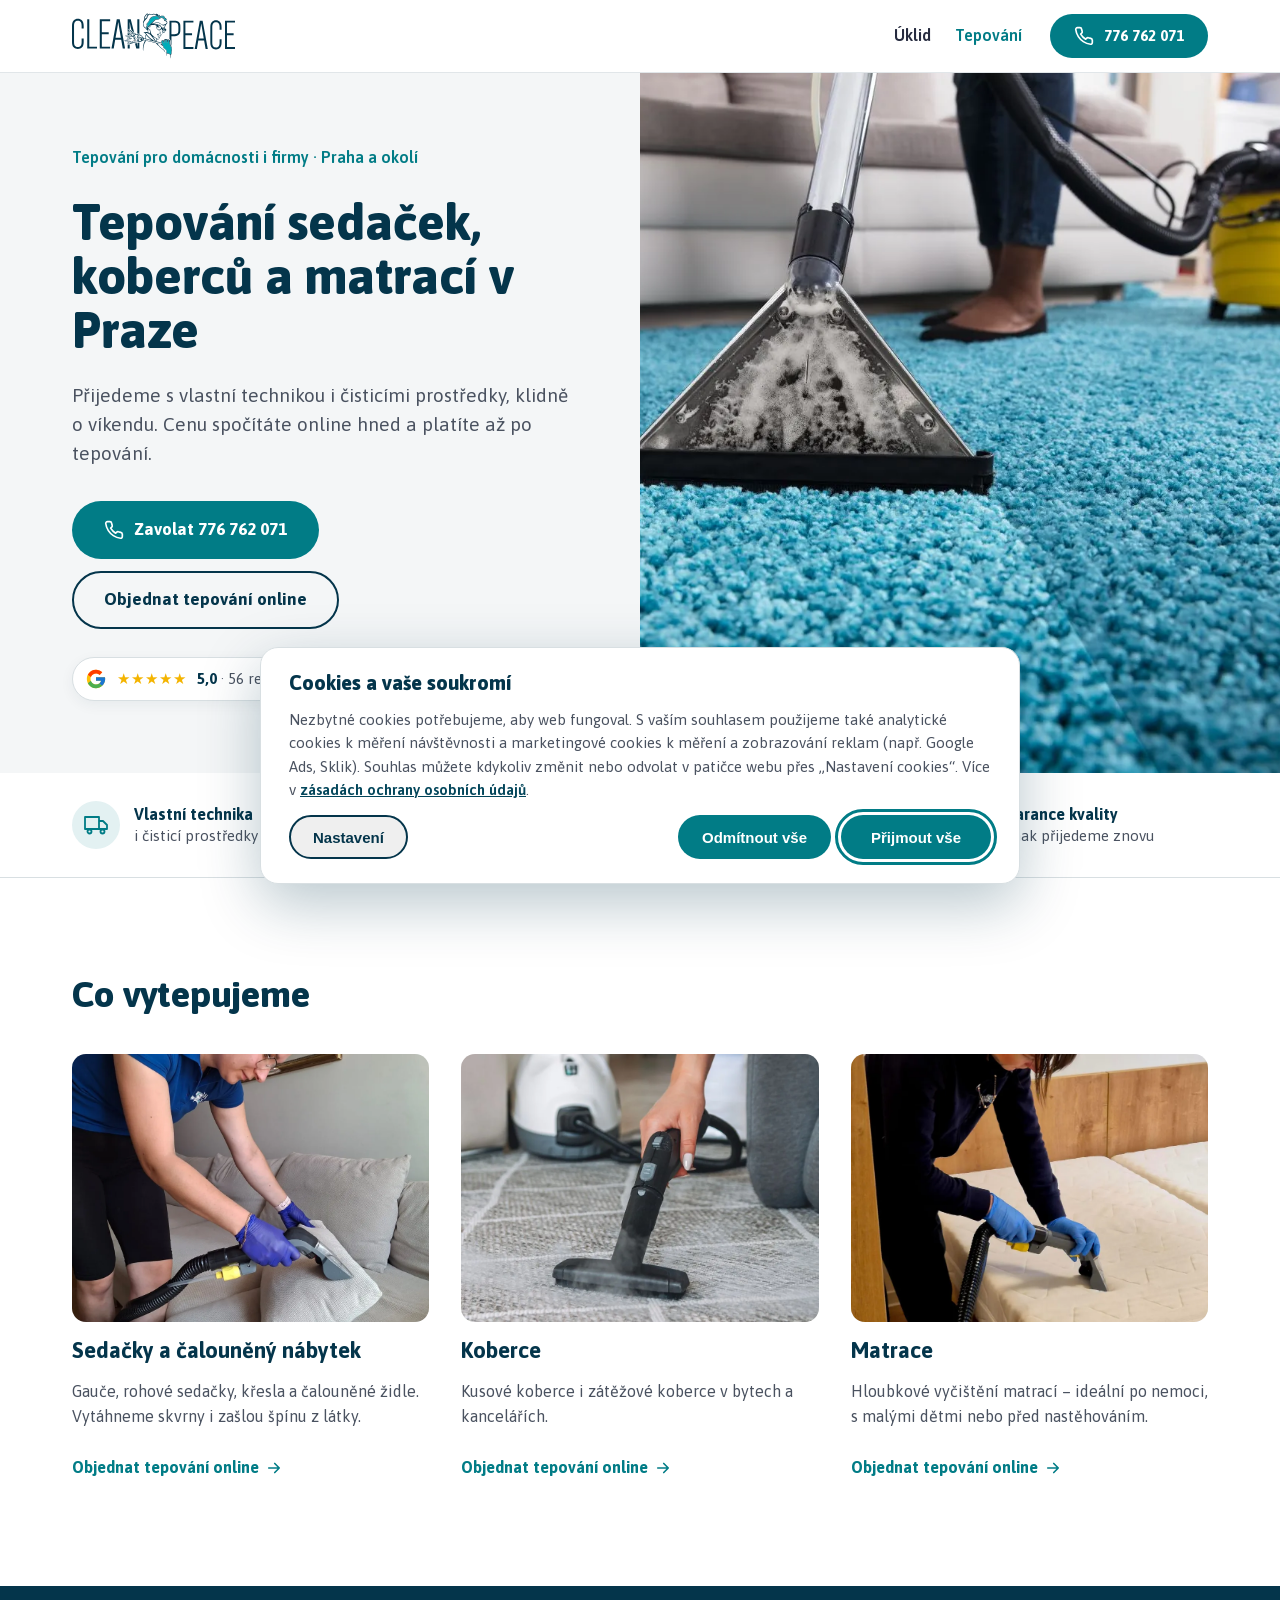
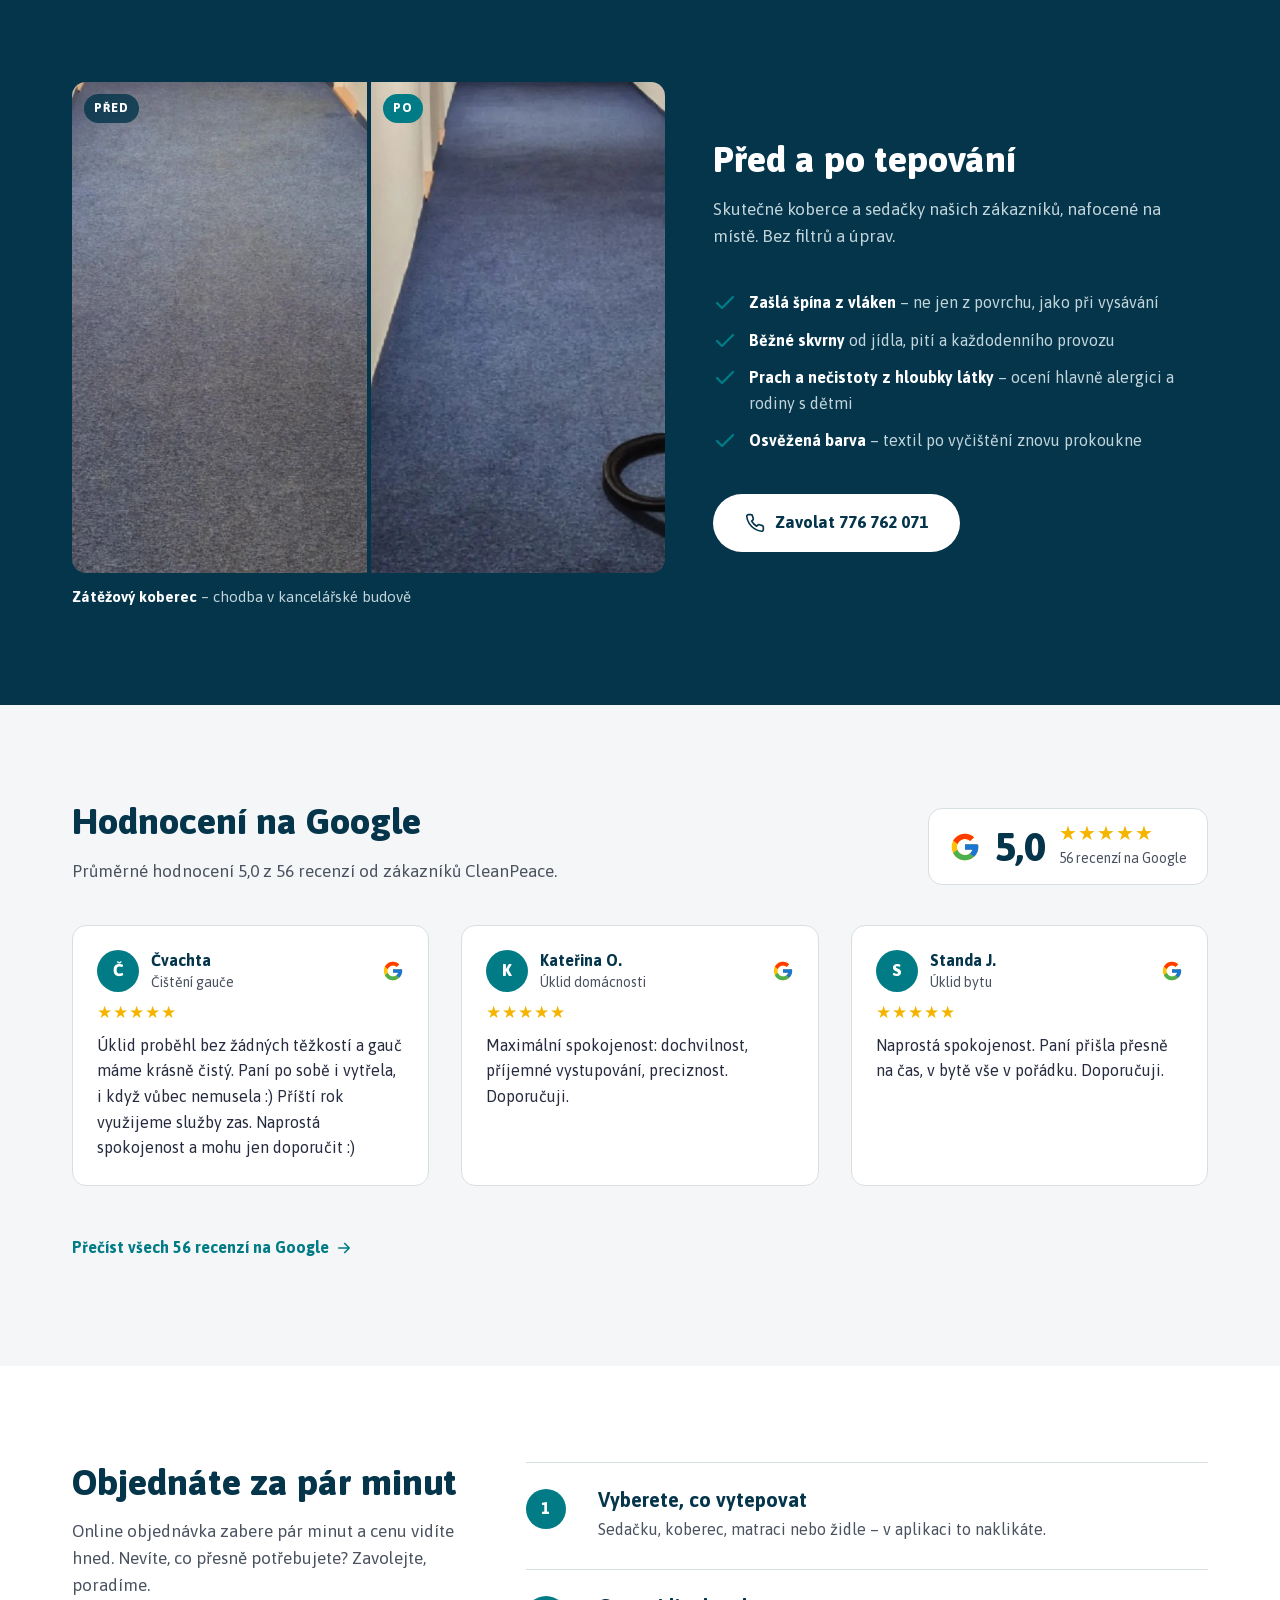
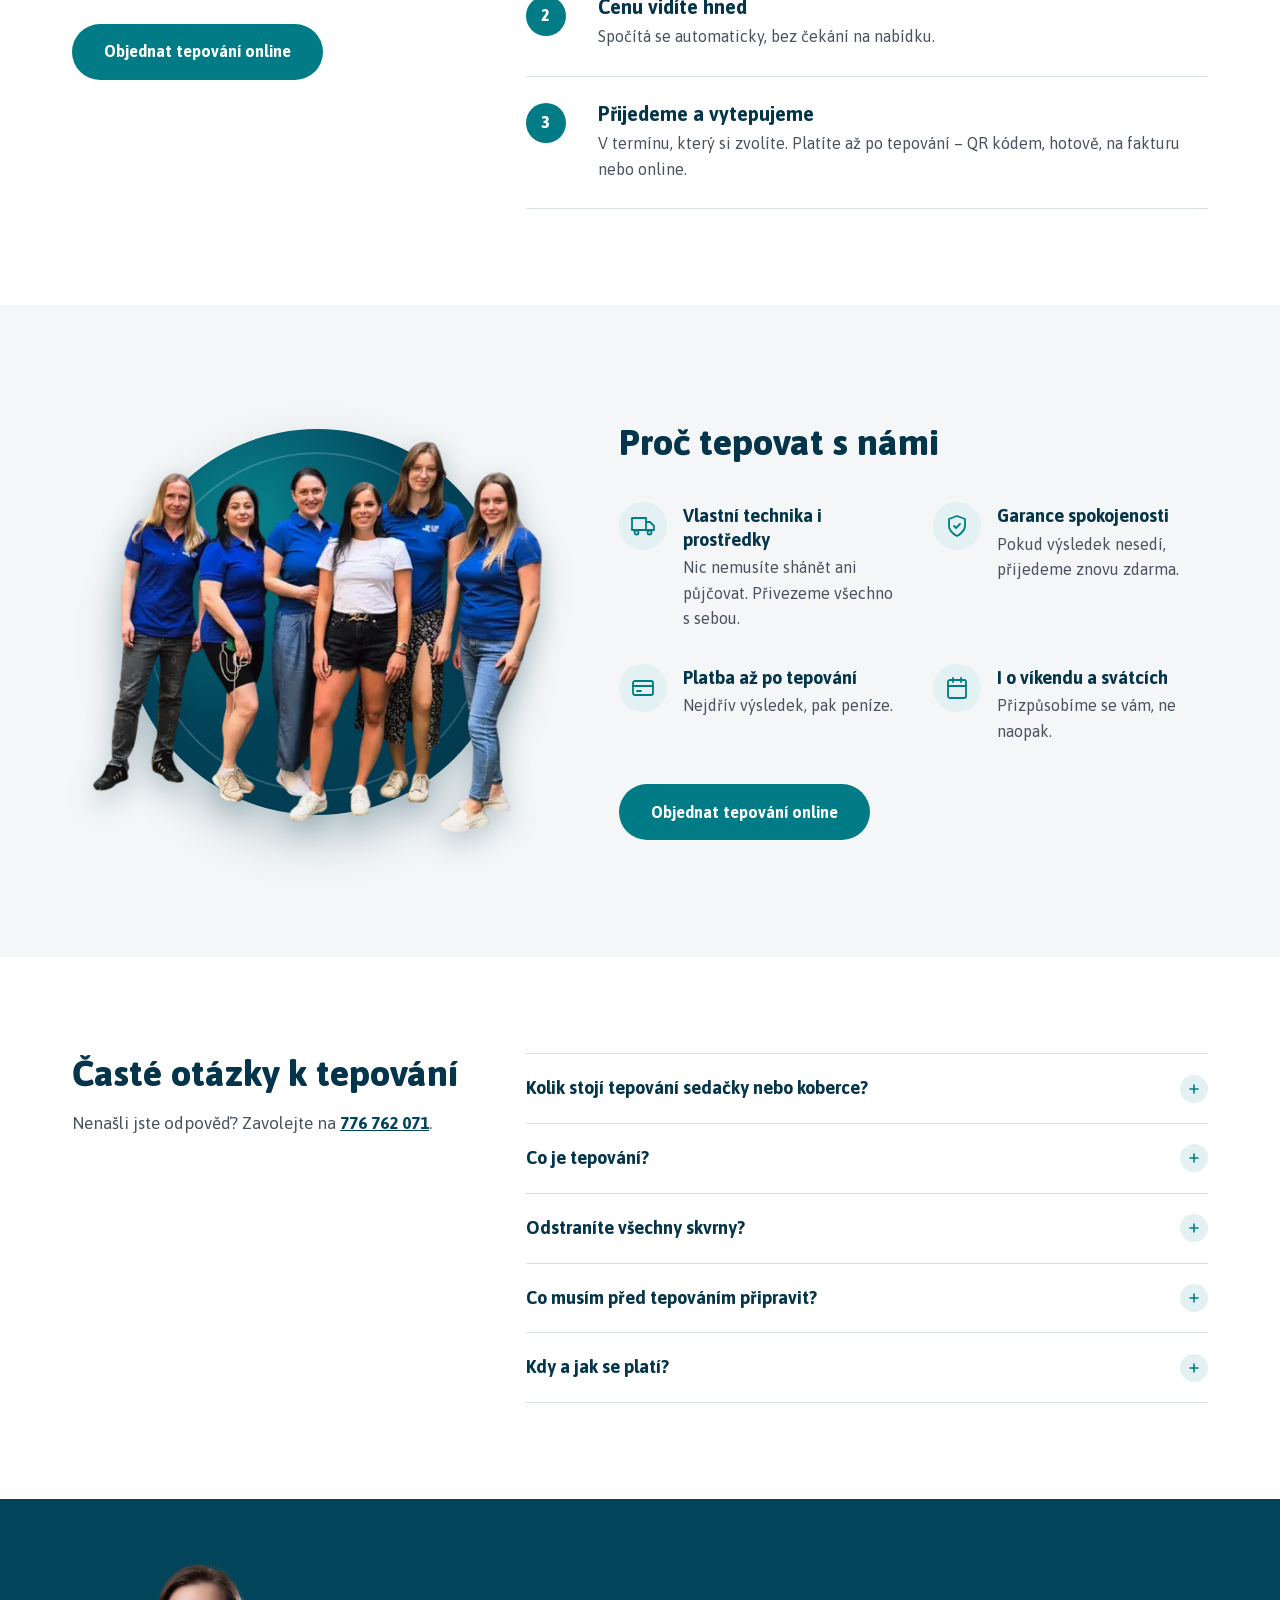
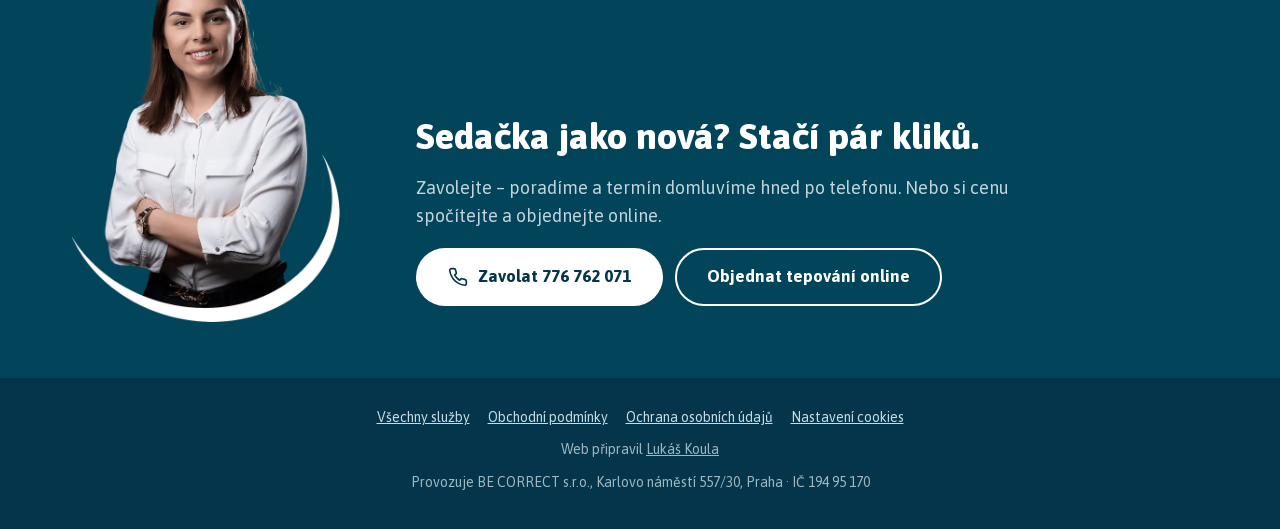
==== commit ca653332: "Google recenze: odznak 5,0 · 56 recenzí v hero a sekce s vybranými recenzemi Na úklidu nahrazuje pův" ====
--- a/tepovani/index.html
+++ b/tepovani/index.html
@@ -3,7 +3,7 @@
 <head>
 <meta charset="utf-8">
 <meta name="viewport" content="width=device-width, initial-scale=1">
-<script src="../assets/consent.js?v=20261007-5"></script>
+<script src="../assets/consent.js?v=20261008-2"></script>
 <meta name="robots" content="noindex, follow">
 <title>Tepování Praha – CleanPeace</title>
 <meta name="description" content="Tepování sedaček, koberců a matrací v Praze a okolí. Vlastní technika i prostředky, termín i o víkendu, platba až po tepování.">
@@ -20,7 +20,7 @@
 <link rel="apple-touch-icon" href="../assets/apple-touch-icon.png">
 <link rel="preload" href="../assets/fonts/asap-latin.woff2" as="font" type="font/woff2" crossorigin>
 <link rel="preload" as="image" href="../assets/img/tepovani-koberce-praha.webp">
-<link rel="stylesheet" href="../assets/style.css?v=20261007-5">
+<link rel="stylesheet" href="../assets/style.css?v=20261008-2">
 </head>
 <body data-service="tepovani">
 <svg width="0" height="0" style="position:absolute" aria-hidden="true">
@@ -55,6 +55,7 @@
 <a class="btn btn-app btn-lg" href="tel:+420776762071" data-cta="phone" data-loc="hero"><svg class="icon"><use href="#i-phone"/></svg>Zavolat 776 762 071</a>
 <a class="btn btn-line btn-lg" href="https://app.cleanpeace.cz/" data-cta="app" data-loc="hero">Objednat tepování online</a>
 </div>
+<a class="g-badge" href="https://www.google.com/maps/search/?api=1&amp;query=CleanPeace%20-%20%C3%BAklidov%C3%A1%20firma%20Praha" target="_blank" rel="noopener"><svg class="g-logo" viewBox="0 0 48 48" aria-hidden="true"><path fill="#FFC107" d="M43.6 20.1H42V20H24v8h11.3C33.7 32.7 29.2 36 24 36c-6.6 0-12-5.4-12-12s5.4-12 12-12c3.1 0 5.8 1.2 7.9 3.1l5.7-5.7C34 6.1 29.3 4 24 4 12.9 4 4 12.9 4 24s8.9 20 20 20 20-8.9 20-20c0-1.3-.1-2.6-.4-3.9z"/><path fill="#FF3D00" d="m6.3 14.7 6.6 4.8C14.7 15.1 19 12 24 12c3.1 0 5.8 1.2 7.9 3.1l5.7-5.7C34 6.1 29.3 4 24 4 16.3 4 9.7 8.3 6.3 14.7z"/><path fill="#4CAF50" d="M24 44c5.2 0 9.9-2 13.4-5.2l-6.2-5.2C29.2 35.1 26.7 36 24 36c-5.2 0-9.6-3.3-11.3-8l-6.5 5C9.5 39.6 16.2 44 24 44z"/><path fill="#1976D2" d="M43.6 20.1H42V20H24v8h11.3c-.8 2.2-2.2 4.2-4.1 5.6l6.2 5.2C37 39.2 44 34 44 24c0-1.3-.1-2.6-.4-3.9z"/></svg><span class="stars" aria-hidden="true">★★★★★</span><span><strong>5,0</strong> · 56 recenzí na Google</span></a>
 </div>
 <div class="hero-photo">
 <img src="../assets/img/tepovani-koberce-praha.webp" width="938" height="938" alt="Tepování koberce extraktorem u zákazníka doma" style="object-position:center 60%" fetchpriority="high">
@@ -124,6 +125,34 @@
 <a class="btn btn-white btn-lg" href="tel:+420776762071" data-cta="phone" data-loc="ba"><svg class="icon"><use href="#i-phone"/></svg>Zavolat 776 762 071</a>
 </div>
 </div>
+</div>
+</section>
+
+<!-- RECENZE GOOGLE -->
+<section class="section section--soft">
+<div class="wrap stack-lg">
+<div class="reviews-head">
+<div class="stack"><h2 class="h2">Hodnocení na Google</h2><p class="lead">Průměrné hodnocení 5,0 z 56 recenzí od zákazníků CleanPeace.</p></div>
+<a class="g-score" href="https://www.google.com/maps/search/?api=1&amp;query=CleanPeace%20-%20%C3%BAklidov%C3%A1%20firma%20Praha" target="_blank" rel="noopener"><svg class="g-logo" viewBox="0 0 48 48" aria-hidden="true"><path fill="#FFC107" d="M43.6 20.1H42V20H24v8h11.3C33.7 32.7 29.2 36 24 36c-6.6 0-12-5.4-12-12s5.4-12 12-12c3.1 0 5.8 1.2 7.9 3.1l5.7-5.7C34 6.1 29.3 4 24 4 12.9 4 4 12.9 4 24s8.9 20 20 20 20-8.9 20-20c0-1.3-.1-2.6-.4-3.9z"/><path fill="#FF3D00" d="m6.3 14.7 6.6 4.8C14.7 15.1 19 12 24 12c3.1 0 5.8 1.2 7.9 3.1l5.7-5.7C34 6.1 29.3 4 24 4 16.3 4 9.7 8.3 6.3 14.7z"/><path fill="#4CAF50" d="M24 44c5.2 0 9.9-2 13.4-5.2l-6.2-5.2C29.2 35.1 26.7 36 24 36c-5.2 0-9.6-3.3-11.3-8l-6.5 5C9.5 39.6 16.2 44 24 44z"/><path fill="#1976D2" d="M43.6 20.1H42V20H24v8h11.3c-.8 2.2-2.2 4.2-4.1 5.6l6.2 5.2C37 39.2 44 34 44 24c0-1.3-.1-2.6-.4-3.9z"/></svg><span class="g-num">5,0</span><span><span class="stars" aria-hidden="true">★★★★★</span><span class="g-count">56 recenzí na Google</span></span></a>
+</div>
+<div class="g3 reviews">
+<figure class="review">
+<div class="review-top"><span class="avatar" aria-hidden="true">Č</span><div><strong>Čvachta</strong><span>Čištění gauče</span></div><svg class="g-logo" viewBox="0 0 48 48" aria-hidden="true"><path fill="#FFC107" d="M43.6 20.1H42V20H24v8h11.3C33.7 32.7 29.2 36 24 36c-6.6 0-12-5.4-12-12s5.4-12 12-12c3.1 0 5.8 1.2 7.9 3.1l5.7-5.7C34 6.1 29.3 4 24 4 12.9 4 4 12.9 4 24s8.9 20 20 20 20-8.9 20-20c0-1.3-.1-2.6-.4-3.9z"/><path fill="#FF3D00" d="m6.3 14.7 6.6 4.8C14.7 15.1 19 12 24 12c3.1 0 5.8 1.2 7.9 3.1l5.7-5.7C34 6.1 29.3 4 24 4 16.3 4 9.7 8.3 6.3 14.7z"/><path fill="#4CAF50" d="M24 44c5.2 0 9.9-2 13.4-5.2l-6.2-5.2C29.2 35.1 26.7 36 24 36c-5.2 0-9.6-3.3-11.3-8l-6.5 5C9.5 39.6 16.2 44 24 44z"/><path fill="#1976D2" d="M43.6 20.1H42V20H24v8h11.3c-.8 2.2-2.2 4.2-4.1 5.6l6.2 5.2C37 39.2 44 34 44 24c0-1.3-.1-2.6-.4-3.9z"/></svg></div>
+<div class="stars" aria-label="5 z 5 hvězdiček">★★★★★</div>
+<blockquote>Úklid proběhl bez žádných těžkostí a gauč máme krásně čistý. Paní po sobě i vytřela, i když vůbec nemusela :) Příští rok využijeme služby zas. Naprostá spokojenost a mohu jen doporučit :)</blockquote>
+</figure>
+<figure class="review">
+<div class="review-top"><span class="avatar" aria-hidden="true">K</span><div><strong>Kateřina O.</strong><span>Úklid domácnosti</span></div><svg class="g-logo" viewBox="0 0 48 48" aria-hidden="true"><path fill="#FFC107" d="M43.6 20.1H42V20H24v8h11.3C33.7 32.7 29.2 36 24 36c-6.6 0-12-5.4-12-12s5.4-12 12-12c3.1 0 5.8 1.2 7.9 3.1l5.7-5.7C34 6.1 29.3 4 24 4 12.9 4 4 12.9 4 24s8.9 20 20 20 20-8.9 20-20c0-1.3-.1-2.6-.4-3.9z"/><path fill="#FF3D00" d="m6.3 14.7 6.6 4.8C14.7 15.1 19 12 24 12c3.1 0 5.8 1.2 7.9 3.1l5.7-5.7C34 6.1 29.3 4 24 4 16.3 4 9.7 8.3 6.3 14.7z"/><path fill="#4CAF50" d="M24 44c5.2 0 9.9-2 13.4-5.2l-6.2-5.2C29.2 35.1 26.7 36 24 36c-5.2 0-9.6-3.3-11.3-8l-6.5 5C9.5 39.6 16.2 44 24 44z"/><path fill="#1976D2" d="M43.6 20.1H42V20H24v8h11.3c-.8 2.2-2.2 4.2-4.1 5.6l6.2 5.2C37 39.2 44 34 44 24c0-1.3-.1-2.6-.4-3.9z"/></svg></div>
+<div class="stars" aria-label="5 z 5 hvězdiček">★★★★★</div>
+<blockquote>Maximální spokojenost: dochvilnost, příjemné vystupování, preciznost. Doporučuji.</blockquote>
+</figure>
+<figure class="review">
+<div class="review-top"><span class="avatar" aria-hidden="true">S</span><div><strong>Standa J.</strong><span>Úklid bytu</span></div><svg class="g-logo" viewBox="0 0 48 48" aria-hidden="true"><path fill="#FFC107" d="M43.6 20.1H42V20H24v8h11.3C33.7 32.7 29.2 36 24 36c-6.6 0-12-5.4-12-12s5.4-12 12-12c3.1 0 5.8 1.2 7.9 3.1l5.7-5.7C34 6.1 29.3 4 24 4 12.9 4 4 12.9 4 24s8.9 20 20 20 20-8.9 20-20c0-1.3-.1-2.6-.4-3.9z"/><path fill="#FF3D00" d="m6.3 14.7 6.6 4.8C14.7 15.1 19 12 24 12c3.1 0 5.8 1.2 7.9 3.1l5.7-5.7C34 6.1 29.3 4 24 4 16.3 4 9.7 8.3 6.3 14.7z"/><path fill="#4CAF50" d="M24 44c5.2 0 9.9-2 13.4-5.2l-6.2-5.2C29.2 35.1 26.7 36 24 36c-5.2 0-9.6-3.3-11.3-8l-6.5 5C9.5 39.6 16.2 44 24 44z"/><path fill="#1976D2" d="M43.6 20.1H42V20H24v8h11.3c-.8 2.2-2.2 4.2-4.1 5.6l6.2 5.2C37 39.2 44 34 44 24c0-1.3-.1-2.6-.4-3.9z"/></svg></div>
+<div class="stars" aria-label="5 z 5 hvězdiček">★★★★★</div>
+<blockquote>Naprostá spokojenost. Paní přišla přesně na čas, v bytě vše v pořádku. Doporučuji.</blockquote>
+</figure>
+</div>
+<a class="more" href="https://www.google.com/maps/search/?api=1&amp;query=CleanPeace%20-%20%C3%BAklidov%C3%A1%20firma%20Praha" target="_blank" rel="noopener">Přečíst všech 56 recenzí na Google <svg class="icon"><use href="#i-arrow"/></svg></a>
 </div>
 </section>
 
@@ -213,6 +242,6 @@
 </footer>
 
 
-<script src="../assets/main.js?v=20261007-5" defer></script>
+<script src="../assets/main.js?v=20261008-2" defer></script>
 </body>
 </html>
--- a/assets/style.css
+++ b/assets/style.css
@@ -308,3 +308,26 @@
   .m-block{display:block}
 }
 .h1-accent{display:block;margin-top:10px;color:var(--teal);font-size:.62em;line-height:1.2}
+
+/* Google recenze */
+.g-logo{width:22px;height:22px;flex:none}
+.stars{color:#F4B400;letter-spacing:1px;line-height:1}
+.g-badge{display:inline-flex;align-items:center;gap:10px;align-self:flex-start;margin-top:4px;padding:9px 18px 9px 12px;border-radius:30px;background:#fff;border:1px solid var(--line);text-decoration:none;color:var(--muted);font-size:15px;box-shadow:0 4px 14px rgba(4,53,75,.06);transition:border-color .15s}
+.g-badge:hover{border-color:var(--teal);color:var(--muted)}
+.g-badge strong{color:var(--navy)}
+.reviews-head{display:flex;flex-wrap:wrap;justify-content:space-between;align-items:flex-end;gap:24px}
+.reviews-head .lead{max-width:560px}
+.g-score{display:flex;align-items:center;gap:14px;text-decoration:none;background:#fff;border:1px solid var(--line);border-radius:var(--radius);padding:14px 20px}
+.g-score .g-logo{width:32px;height:32px}
+.g-num{font-size:40px;font-weight:800;color:var(--navy);line-height:1}
+.g-score .stars{display:block;font-size:20px}
+.g-count{display:block;font-size:14px;color:var(--muted);margin-top:4px}
+.review{margin:0;display:flex;flex-direction:column;gap:12px;background:#fff;border:1px solid var(--line);border-radius:var(--radius);padding:24px}
+.review-top{display:flex;align-items:center;gap:12px}
+.review-top div{flex:1;min-width:0;line-height:1.3}
+.review-top strong{display:block;color:var(--navy)}
+.review-top span{font-size:14px;color:var(--muted)}
+.review-top .avatar{font-size:17px;color:#fff;width:42px;height:42px;border-radius:50%;background:var(--teal);color:#fff;font-weight:800;display:grid;place-items:center;flex:none}
+.review .stars{font-size:17px}
+.review blockquote{margin:0;font-size:16px;line-height:1.6;color:var(--ink)}
+@media (max-width:900px){.reviews-head{align-items:flex-start}}
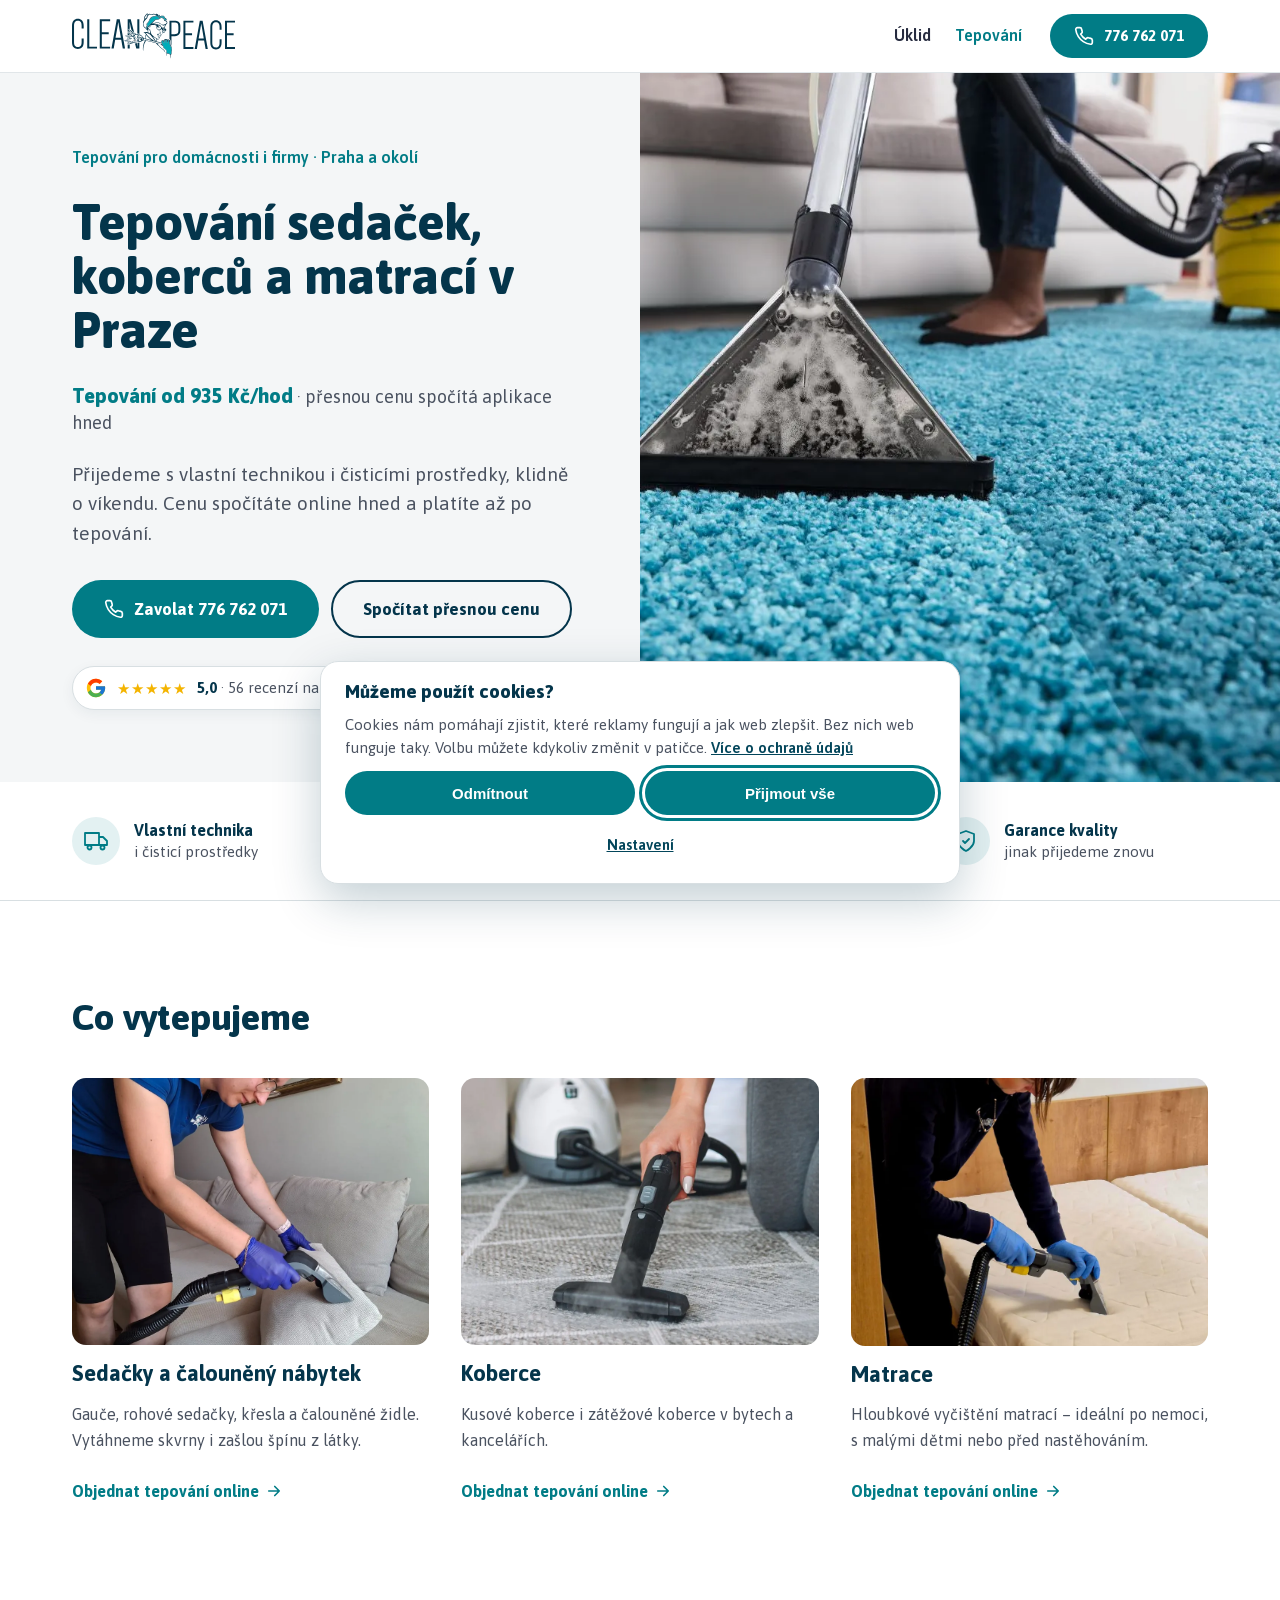
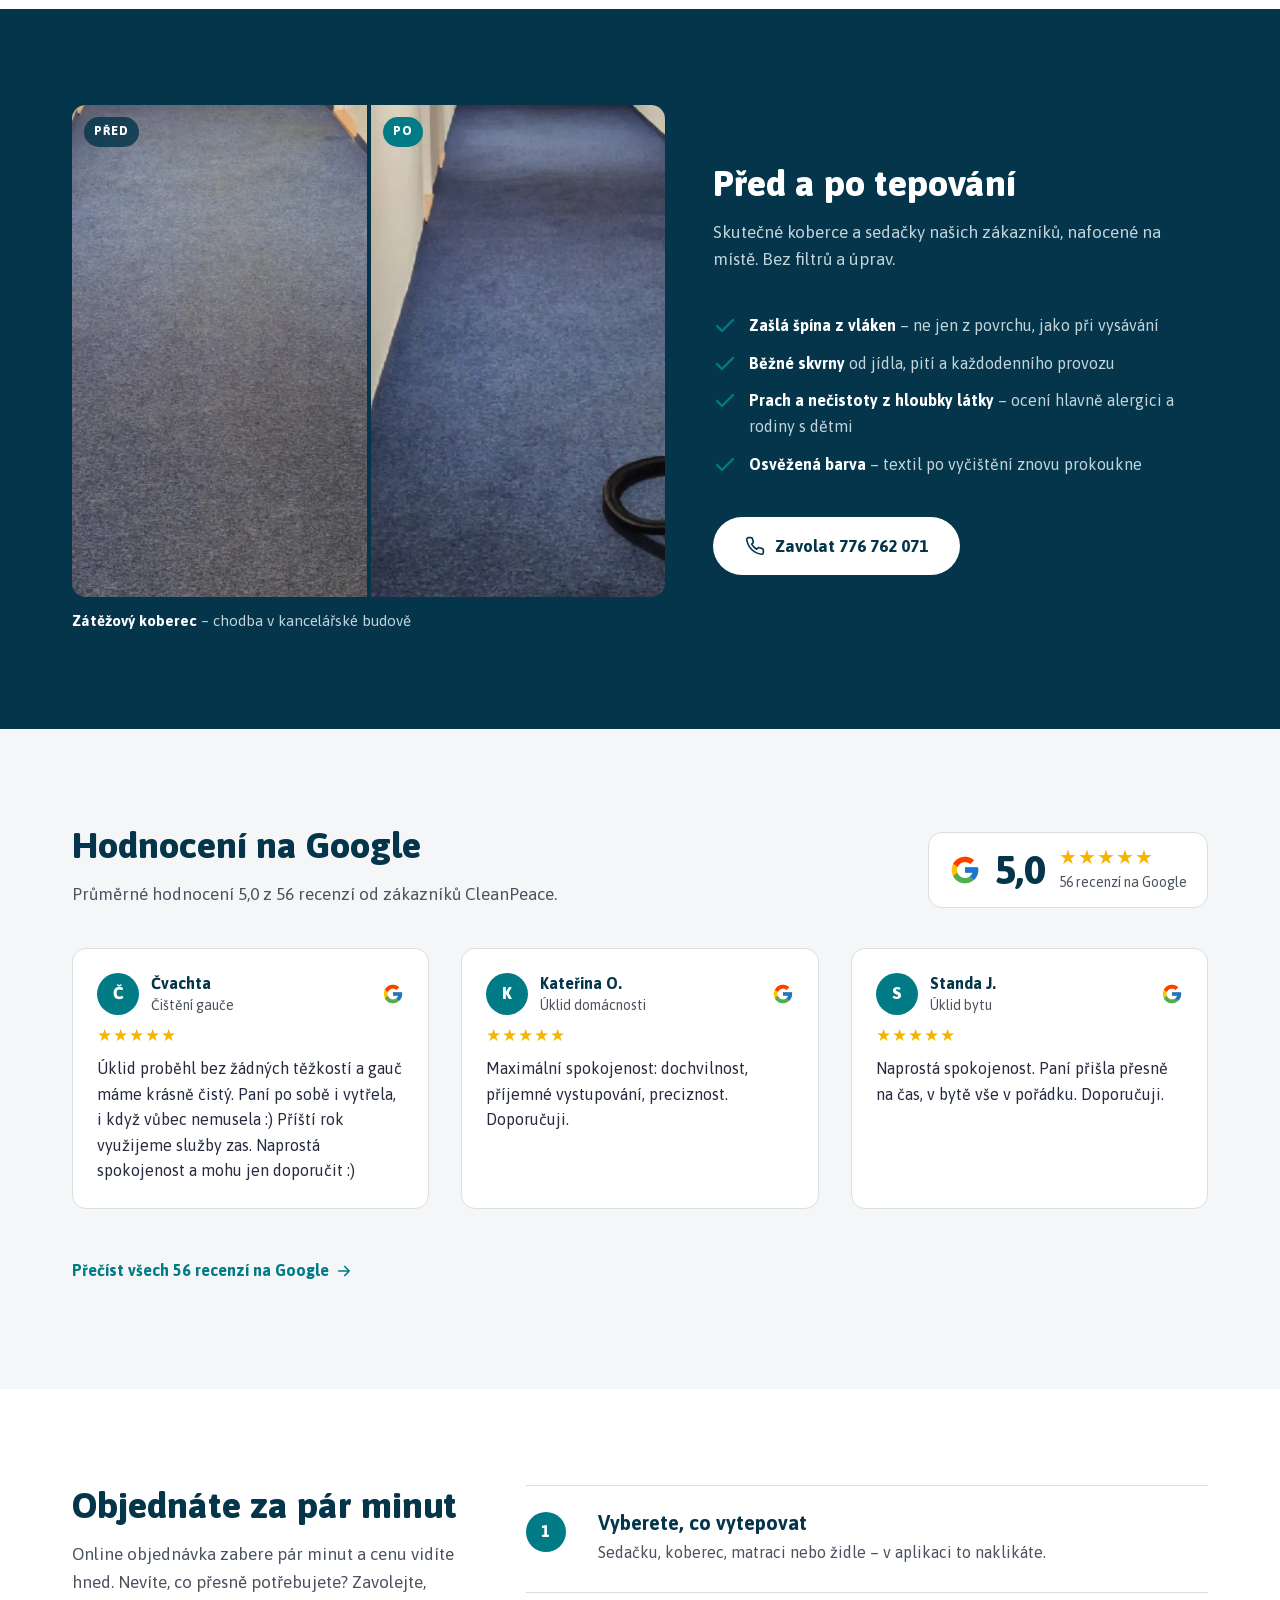
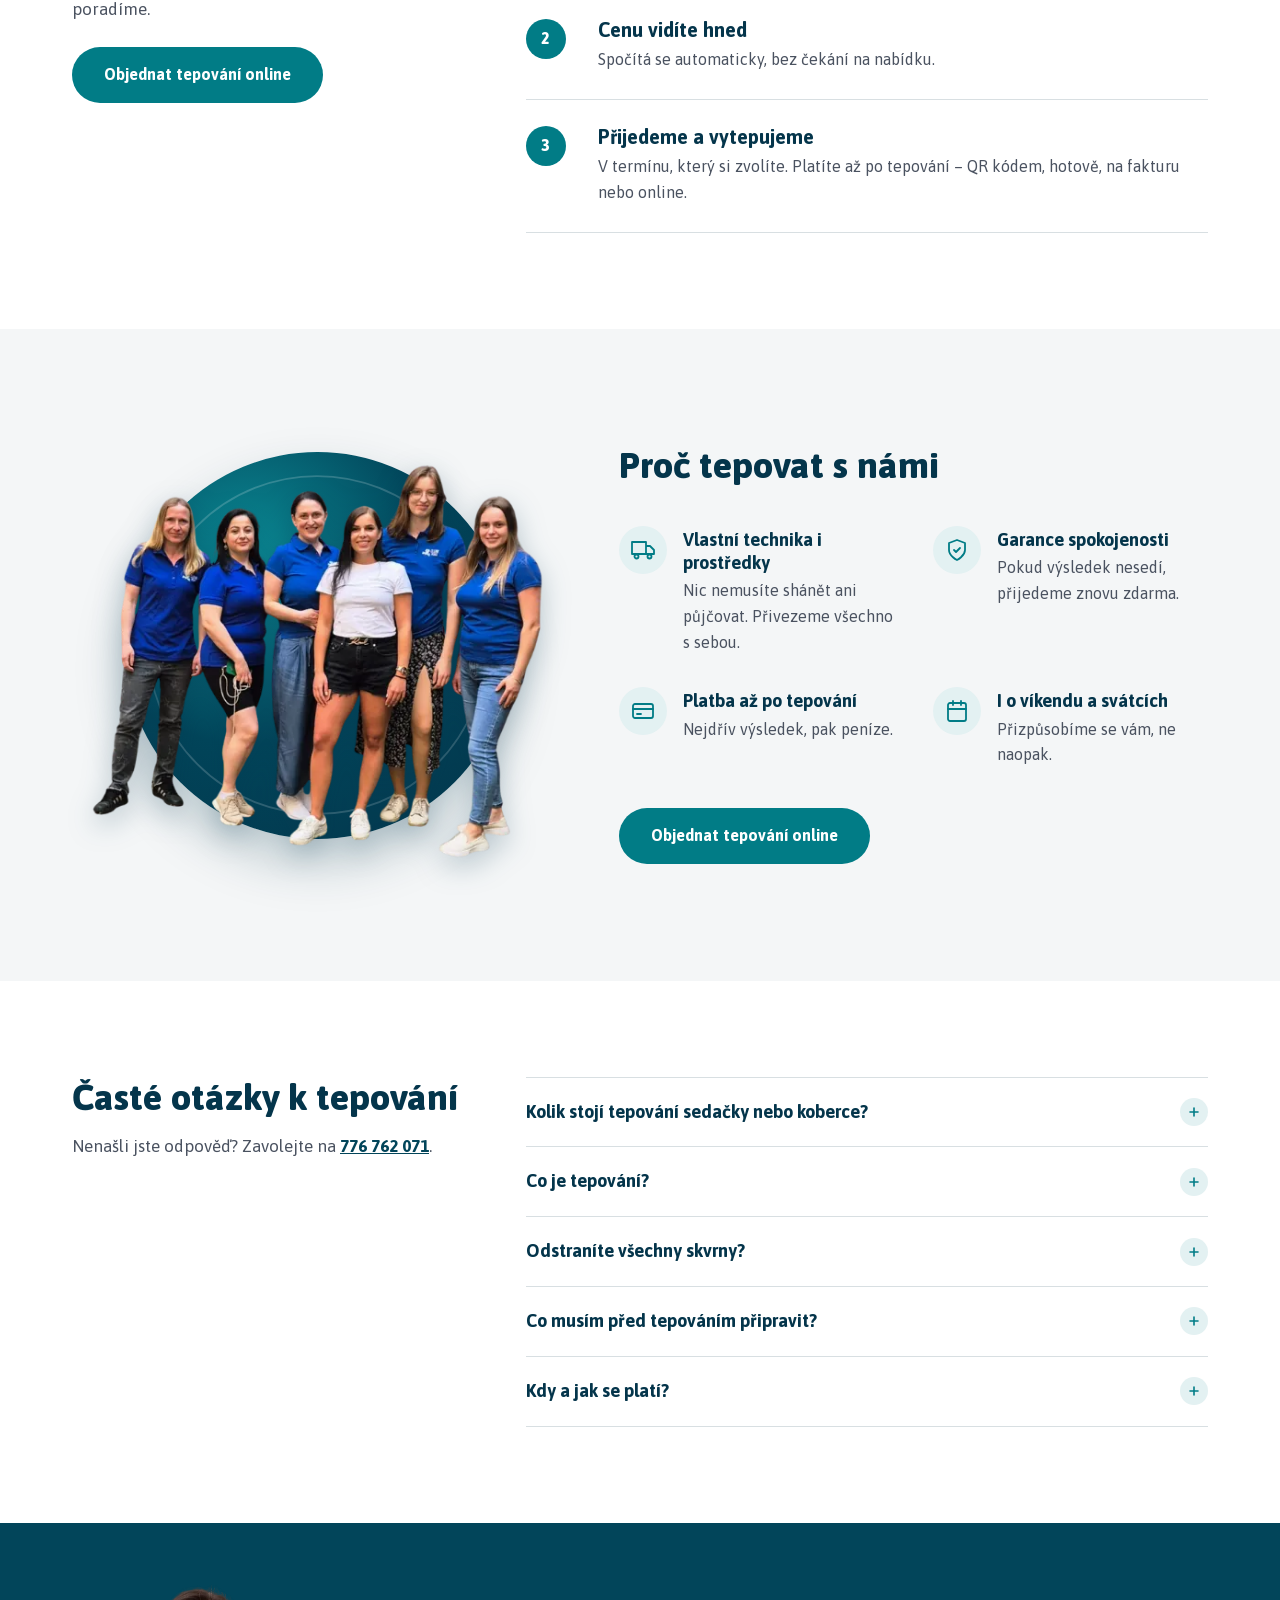
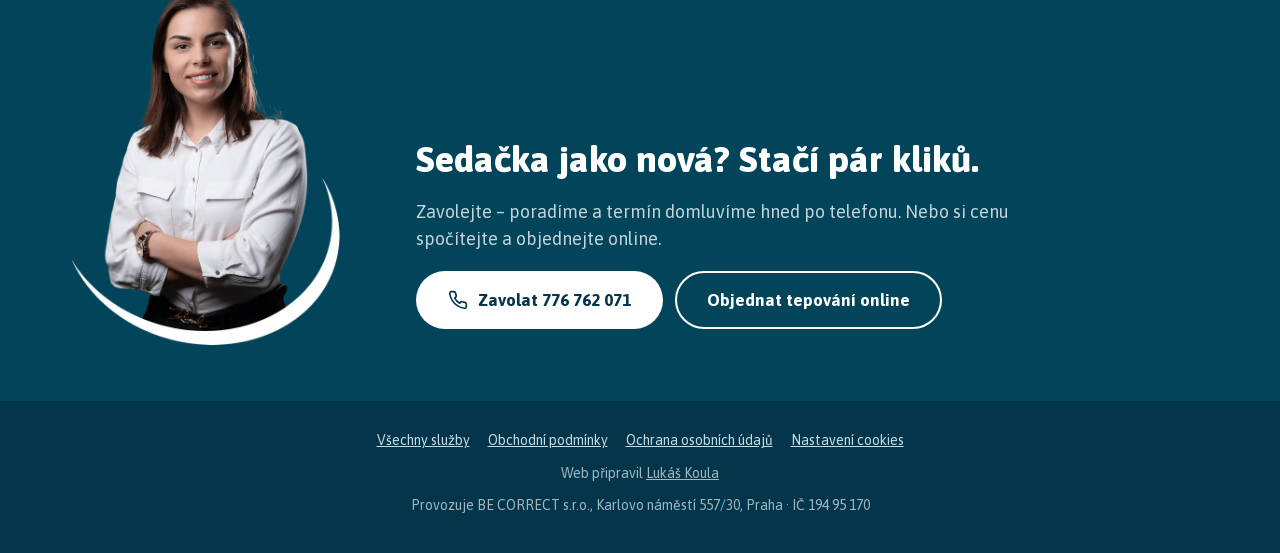
==== commit 1891569b: "Ceny od 600/935 Kč/hod, „Spočítat přesnou cenu“, cta_type order, nová cookie lišta - /uklid/ a /tepo" ====
--- a/tepovani/index.html
+++ b/tepovani/index.html
@@ -3,7 +3,7 @@
 <head>
 <meta charset="utf-8">
 <meta name="viewport" content="width=device-width, initial-scale=1">
-<script src="../assets/consent.js?v=20261008-2"></script>
+<script src="../assets/consent.js?v=20261012-1"></script>
 <meta name="robots" content="noindex, follow">
 <title>Tepování Praha – CleanPeace</title>
 <meta name="description" content="Tepování sedaček, koberců a matrací v Praze a okolí. Vlastní technika i prostředky, termín i o víkendu, platba až po tepování.">
@@ -20,13 +20,14 @@
 <link rel="apple-touch-icon" href="../assets/apple-touch-icon.png">
 <link rel="preload" href="../assets/fonts/asap-latin.woff2" as="font" type="font/woff2" crossorigin>
 <link rel="preload" as="image" href="../assets/img/tepovani-koberce-praha.webp">
-<link rel="stylesheet" href="../assets/style.css?v=20261008-2">
+<link rel="stylesheet" href="../assets/style.css?v=20261012-1">
 </head>
-<body data-service="tepovani">
+<body id="top" data-service="tepovani">
 <svg width="0" height="0" style="position:absolute" aria-hidden="true">
 <symbol id="i-phone" viewBox="0 0 24 24"><path d="M22 16.9v3a2 2 0 0 1-2.2 2 19.8 19.8 0 0 1-8.6-3.1 19.5 19.5 0 0 1-6-6A19.8 19.8 0 0 1 2.1 4.2 2 2 0 0 1 4.1 2h3a2 2 0 0 1 2 1.7c.1.9.4 1.8.7 2.7a2 2 0 0 1-.5 2.1L8 9.8a16 16 0 0 0 6 6l1.3-1.3a2 2 0 0 1 2.1-.4c.9.3 1.8.6 2.7.7a2 2 0 0 1 1.7 2z"/></symbol>
 <symbol id="i-arrow" viewBox="0 0 24 24"><path d="M5 12h14M13 6l6 6-6 6"/></symbol>
 <symbol id="i-check" viewBox="0 0 24 24"><path d="M20 6 9 17l-5-5"/></symbol>
+<symbol id="i-calc" viewBox="0 0 24 24"><rect x="4" y="2" width="16" height="20" rx="2"/><path d="M8 6h8M8 11h.01M12 11h.01M16 11h.01M8 15h.01M12 15h.01M16 15h.01M8 18.5h8"/></symbol>
 <symbol id="i-card" viewBox="0 0 24 24"><rect x="2" y="5" width="20" height="14" rx="2"/><path d="M2 10h20M6 15h4"/></symbol>
 <symbol id="i-shield" viewBox="0 0 24 24"><path d="M12 22s8-4 8-10V5l-8-3-8 3v7c0 6 8 10 8 10z"/><path d="m9 12 2 2 4-4"/></symbol>
 <symbol id="i-calendar" viewBox="0 0 24 24"><rect x="3" y="4" width="18" height="18" rx="2"/><path d="M16 2v4M8 2v4M3 10h18"/></symbol>
@@ -36,7 +37,7 @@
 <!-- HEADER -->
 <header class="site-header">
 <div class="wrap">
-<a class="logo" href="#" aria-label="CleanPeace – zpět nahoru"><img src="../assets/logo.svg" width="178" height="50" alt="CleanPeace"></a>
+<a class="logo" href="#top" aria-label="CleanPeace – zpět nahoru"><img src="../assets/logo.svg" width="178" height="50" alt="CleanPeace"></a>
 <div class="header-right">
 <nav class="nav" aria-label="Služby"><a href="../uklid/">Úklid</a><a href="./" aria-current="page">Tepování</a></nav>
 <a class="btn btn-app btn-sm btn-call" href="tel:+420776762071" data-cta="phone" data-loc="header"><svg class="icon"><use href="#i-phone"/></svg><span class="call-num">776 762 071</span><span class="call-txt">Zavolat</span></a>
@@ -50,12 +51,13 @@
 <div class="hero-text">
 <p class="eyebrow">Tepování pro domácnosti i firmy · Praha a okolí</p>
 <h1>Tepování sedaček, koberců a matrací v Praze</h1>
+<p class="hero-price"><strong>Tepování od 935 Kč/hod</strong> · přesnou cenu spočítá aplikace hned<!-- TODO: doplnit min. délku zakázky, pokud existuje (otázka na Denisu) --></p>
 <p class="hero-lead">Přijedeme s vlastní technikou i čisticími prostředky, klidně o víkendu. Cenu spočítáte online hned a platíte až po tepování.</p>
 <div class="cta-row" style="margin-top:8px">
 <a class="btn btn-app btn-lg" href="tel:+420776762071" data-cta="phone" data-loc="hero"><svg class="icon"><use href="#i-phone"/></svg>Zavolat 776 762 071</a>
-<a class="btn btn-line btn-lg" href="https://app.cleanpeace.cz/" data-cta="app" data-loc="hero">Objednat tepování online</a>
-</div>
-<a class="g-badge" href="https://www.google.com/maps/search/?api=1&amp;query=CleanPeace%20-%20%C3%BAklidov%C3%A1%20firma%20Praha" target="_blank" rel="noopener"><svg class="g-logo" viewBox="0 0 48 48" aria-hidden="true"><path fill="#FFC107" d="M43.6 20.1H42V20H24v8h11.3C33.7 32.7 29.2 36 24 36c-6.6 0-12-5.4-12-12s5.4-12 12-12c3.1 0 5.8 1.2 7.9 3.1l5.7-5.7C34 6.1 29.3 4 24 4 12.9 4 4 12.9 4 24s8.9 20 20 20 20-8.9 20-20c0-1.3-.1-2.6-.4-3.9z"/><path fill="#FF3D00" d="m6.3 14.7 6.6 4.8C14.7 15.1 19 12 24 12c3.1 0 5.8 1.2 7.9 3.1l5.7-5.7C34 6.1 29.3 4 24 4 16.3 4 9.7 8.3 6.3 14.7z"/><path fill="#4CAF50" d="M24 44c5.2 0 9.9-2 13.4-5.2l-6.2-5.2C29.2 35.1 26.7 36 24 36c-5.2 0-9.6-3.3-11.3-8l-6.5 5C9.5 39.6 16.2 44 24 44z"/><path fill="#1976D2" d="M43.6 20.1H42V20H24v8h11.3c-.8 2.2-2.2 4.2-4.1 5.6l6.2 5.2C37 39.2 44 34 44 24c0-1.3-.1-2.6-.4-3.9z"/></svg><span class="stars" aria-hidden="true">★★★★★</span><span><strong>5,0</strong> · 56 recenzí na Google</span></a>
+<a class="btn btn-line btn-lg" href="https://app.cleanpeace.cz/" data-cta="order" data-loc="hero">Spočítat přesnou cenu</a>
+</div>
+<a class="g-badge" href="https://share.google/CJWjDilzIgdgnumKv" target="_blank" rel="noopener"><svg class="g-logo" viewBox="0 0 48 48" aria-hidden="true"><path fill="#FFC107" d="M43.6 20.1H42V20H24v8h11.3C33.7 32.7 29.2 36 24 36c-6.6 0-12-5.4-12-12s5.4-12 12-12c3.1 0 5.8 1.2 7.9 3.1l5.7-5.7C34 6.1 29.3 4 24 4 12.9 4 4 12.9 4 24s8.9 20 20 20 20-8.9 20-20c0-1.3-.1-2.6-.4-3.9z"/><path fill="#FF3D00" d="m6.3 14.7 6.6 4.8C14.7 15.1 19 12 24 12c3.1 0 5.8 1.2 7.9 3.1l5.7-5.7C34 6.1 29.3 4 24 4 16.3 4 9.7 8.3 6.3 14.7z"/><path fill="#4CAF50" d="M24 44c5.2 0 9.9-2 13.4-5.2l-6.2-5.2C29.2 35.1 26.7 36 24 36c-5.2 0-9.6-3.3-11.3-8l-6.5 5C9.5 39.6 16.2 44 24 44z"/><path fill="#1976D2" d="M43.6 20.1H42V20H24v8h11.3c-.8 2.2-2.2 4.2-4.1 5.6l6.2 5.2C37 39.2 44 34 44 24c0-1.3-.1-2.6-.4-3.9z"/></svg><span class="stars" aria-hidden="true">★★★★★</span><span><strong>5,0</strong> · 56 recenzí na Google</span></a>
 </div>
 <div class="hero-photo">
 <img src="../assets/img/tepovani-koberce-praha.webp" width="938" height="938" alt="Tepování koberce extraktorem u zákazníka doma" style="object-position:center 60%" fetchpriority="high">
@@ -67,7 +69,7 @@
 <div class="usp">
 <ul>
 <li><span class="usp-ico"><svg class="icon"><use href="#i-truck"/></svg></span><span><strong>Vlastní technika</strong>i čisticí prostředky</span></li>
-<li><span class="usp-ico"><svg class="icon"><use href="#i-calendar"/></svg></span><span><strong>I o víkendu</strong>a ve svátek</span></li>
+<li><span class="usp-ico"><svg class="icon"><use href="#i-calc"/></svg></span><span><strong>Od 935 Kč/hod</strong>přesnou cenu spočítá aplikace</span></li>
 <li><span class="usp-ico"><svg class="icon"><use href="#i-card"/></svg></span><span><strong>Platba po tepování</strong>nejdřív výsledek</span></li>
 <li><span class="usp-ico"><svg class="icon"><use href="#i-shield"/></svg></span><span><strong>Garance kvality</strong>jinak přijedeme znovu</span></li>
 </ul>
@@ -82,19 +84,19 @@
 <div class="svc-img"><img src="../assets/img/tepovani-sedacky-praha.webp" width="1000" height="1333" alt="Tepování světlé sedačky přímo u zákazníka" style="object-position:center 55%" loading="lazy"></div>
 <h3>Sedačky a čalouněný nábytek</h3>
 <p>Gauče, rohové sedačky, křesla a čalouněné židle. Vytáhneme skvrny i zašlou špínu z látky.</p>
-<a class="more" href="https://app.cleanpeace.cz/" data-cta="app" data-loc="svc-sedacky">Objednat tepování online <svg class="icon"><use href="#i-arrow"/></svg></a>
+<a class="more" href="https://app.cleanpeace.cz/" data-cta="order" data-loc="svc-sedacky">Objednat tepování online <svg class="icon"><use href="#i-arrow"/></svg></a>
 </div>
 <div class="svc">
 <div class="svc-img"><img src="../assets/img/parni-cisteni-koberce.webp" width="938" height="938" alt="Parní čištění koberce v obývacím pokoji" loading="lazy"></div>
 <h3>Koberce</h3>
 <p>Kusové koberce i zátěžové koberce v bytech a kancelářích.</p>
-<a class="more" href="https://app.cleanpeace.cz/" data-cta="app" data-loc="svc-koberce">Objednat tepování online <svg class="icon"><use href="#i-arrow"/></svg></a>
+<a class="more" href="https://app.cleanpeace.cz/" data-cta="order" data-loc="svc-koberce">Objednat tepování online <svg class="icon"><use href="#i-arrow"/></svg></a>
 </div>
 <div class="svc">
 <div class="svc-img"><img src="../assets/img/tepovani-matrace-praha.webp" width="900" height="1270" alt="Tepování matrace v ložnici" style="object-position:center 60%" loading="lazy"></div>
 <h3>Matrace</h3>
 <p>Hloubkové vyčištění matrací – ideální po nemoci, s malými dětmi nebo před nastěhováním.</p>
-<a class="more" href="https://app.cleanpeace.cz/" data-cta="app" data-loc="svc-matrace">Objednat tepování online <svg class="icon"><use href="#i-arrow"/></svg></a>
+<a class="more" href="https://app.cleanpeace.cz/" data-cta="order" data-loc="svc-matrace">Objednat tepování online <svg class="icon"><use href="#i-arrow"/></svg></a>
 </div>
 </div>
 </div>
@@ -133,7 +135,7 @@
 <div class="wrap stack-lg">
 <div class="reviews-head">
 <div class="stack"><h2 class="h2">Hodnocení na Google</h2><p class="lead">Průměrné hodnocení 5,0 z 56 recenzí od zákazníků CleanPeace.</p></div>
-<a class="g-score" href="https://www.google.com/maps/search/?api=1&amp;query=CleanPeace%20-%20%C3%BAklidov%C3%A1%20firma%20Praha" target="_blank" rel="noopener"><svg class="g-logo" viewBox="0 0 48 48" aria-hidden="true"><path fill="#FFC107" d="M43.6 20.1H42V20H24v8h11.3C33.7 32.7 29.2 36 24 36c-6.6 0-12-5.4-12-12s5.4-12 12-12c3.1 0 5.8 1.2 7.9 3.1l5.7-5.7C34 6.1 29.3 4 24 4 12.9 4 4 12.9 4 24s8.9 20 20 20 20-8.9 20-20c0-1.3-.1-2.6-.4-3.9z"/><path fill="#FF3D00" d="m6.3 14.7 6.6 4.8C14.7 15.1 19 12 24 12c3.1 0 5.8 1.2 7.9 3.1l5.7-5.7C34 6.1 29.3 4 24 4 16.3 4 9.7 8.3 6.3 14.7z"/><path fill="#4CAF50" d="M24 44c5.2 0 9.9-2 13.4-5.2l-6.2-5.2C29.2 35.1 26.7 36 24 36c-5.2 0-9.6-3.3-11.3-8l-6.5 5C9.5 39.6 16.2 44 24 44z"/><path fill="#1976D2" d="M43.6 20.1H42V20H24v8h11.3c-.8 2.2-2.2 4.2-4.1 5.6l6.2 5.2C37 39.2 44 34 44 24c0-1.3-.1-2.6-.4-3.9z"/></svg><span class="g-num">5,0</span><span><span class="stars" aria-hidden="true">★★★★★</span><span class="g-count">56 recenzí na Google</span></span></a>
+<a class="g-score" href="https://share.google/CJWjDilzIgdgnumKv" target="_blank" rel="noopener"><svg class="g-logo" viewBox="0 0 48 48" aria-hidden="true"><path fill="#FFC107" d="M43.6 20.1H42V20H24v8h11.3C33.7 32.7 29.2 36 24 36c-6.6 0-12-5.4-12-12s5.4-12 12-12c3.1 0 5.8 1.2 7.9 3.1l5.7-5.7C34 6.1 29.3 4 24 4 12.9 4 4 12.9 4 24s8.9 20 20 20 20-8.9 20-20c0-1.3-.1-2.6-.4-3.9z"/><path fill="#FF3D00" d="m6.3 14.7 6.6 4.8C14.7 15.1 19 12 24 12c3.1 0 5.8 1.2 7.9 3.1l5.7-5.7C34 6.1 29.3 4 24 4 16.3 4 9.7 8.3 6.3 14.7z"/><path fill="#4CAF50" d="M24 44c5.2 0 9.9-2 13.4-5.2l-6.2-5.2C29.2 35.1 26.7 36 24 36c-5.2 0-9.6-3.3-11.3-8l-6.5 5C9.5 39.6 16.2 44 24 44z"/><path fill="#1976D2" d="M43.6 20.1H42V20H24v8h11.3c-.8 2.2-2.2 4.2-4.1 5.6l6.2 5.2C37 39.2 44 34 44 24c0-1.3-.1-2.6-.4-3.9z"/></svg><span class="g-num">5,0</span><span><span class="stars" aria-hidden="true">★★★★★</span><span class="g-count">56 recenzí na Google</span></span></a>
 </div>
 <div class="g3 reviews">
 <figure class="review">
@@ -152,7 +154,7 @@
 <blockquote>Naprostá spokojenost. Paní přišla přesně na čas, v bytě vše v pořádku. Doporučuji.</blockquote>
 </figure>
 </div>
-<a class="more" href="https://www.google.com/maps/search/?api=1&amp;query=CleanPeace%20-%20%C3%BAklidov%C3%A1%20firma%20Praha" target="_blank" rel="noopener">Přečíst všech 56 recenzí na Google <svg class="icon"><use href="#i-arrow"/></svg></a>
+<a class="more" href="https://share.google/CJWjDilzIgdgnumKv" target="_blank" rel="noopener">Přečíst všech 56 recenzí na Google <svg class="icon"><use href="#i-arrow"/></svg></a>
 </div>
 </section>
 
@@ -162,7 +164,7 @@
 <div class="stack">
 <h2 class="h2">Objednáte za pár minut</h2>
 <p class="lead">Online objednávka zabere pár minut a cenu vidíte hned. Nevíte, co přesně potřebujete? Zavolejte, poradíme.</p>
-<div class="cta-row" style="margin-top:8px"><a class="btn btn-app" href="https://app.cleanpeace.cz/" data-cta="app" data-loc="steps">Objednat tepování online</a></div>
+<div class="cta-row" style="margin-top:8px"><a class="btn btn-app" href="https://app.cleanpeace.cz/" data-cta="order" data-loc="steps">Objednat tepování online</a></div>
 </div>
 <ol class="steps">
 <li><span class="step-n">1</span><div><h3>Vyberete, co vytepovat</h3><p>Sedačku, koberec, matraci nebo židle – v aplikaci to naklikáte.</p></div></li>
@@ -184,7 +186,7 @@
 <div><span class="usp-ico"><svg class="icon"><use href="#i-card"/></svg></span><dt>Platba až po tepování</dt><dd>Nejdřív výsledek, pak peníze.</dd></div>
 <div><span class="usp-ico"><svg class="icon"><use href="#i-calendar"/></svg></span><dt>I o víkendu a svátcích</dt><dd>Přizpůsobíme se vám, ne naopak.</dd></div>
 </dl>
-<div class="cta-row"><a class="btn btn-app" href="https://app.cleanpeace.cz/" data-cta="app" data-loc="why">Objednat tepování online</a></div>
+<div class="cta-row"><a class="btn btn-app" href="https://app.cleanpeace.cz/" data-cta="order" data-loc="why">Objednat tepování online</a></div>
 </div>
 </div>
 </section>
@@ -197,7 +199,7 @@
 <p class="lead"><span class="m-block">Nenašli jste odpověď?</span> Zavolejte na <a href="tel:+420776762071" style="font-weight:700" data-cta="phone" data-loc="faq">776 762 071</a>.</p>
 </div>
 <div class="faq">
-<details><summary>Kolik stojí tepování sedačky nebo koberce?</summary><p>Cenu vám aplikace spočítá hned podle toho, co a v jakém rozsahu potřebujete vytepovat.<!-- TODO: orientačně – rohová sedačka od X Kč, koberec od X Kč/m², matrace od X Kč --></p></details>
+<details><summary>Kolik stojí tepování sedačky nebo koberce?</summary><p>Tepování vychází od 935 Kč za hodinu. Přesnou cenu vám aplikace spočítá hned podle toho, co a v jakém rozsahu potřebujete vytepovat.<!-- TODO: min. délka zakázky? --></p></details>
 <details><summary>Co je tepování?</summary><p>Hloubkové mokré čištění textilu. Čisticí roztok se pod tlakem vstříkne do vláken a hned se i se špínou odsaje zpátky. Na rozdíl od vysávání tak odstraní i nečistoty uvnitř látky.</p></details>
 <details><summary>Odstraníte všechny skvrny?</summary><p>Běžné skvrny a zašlou špínu ano. Některé staré nebo chemicky zafixované skvrny nemusí jít odstranit úplně – na místě vám řekneme, co se dá čekat.<!-- TODO: ověřit s klientkou --></p></details>
 <!-- TODO: doplnit odpovědi a odkomentovat
@@ -220,7 +222,7 @@
 <p>Zavolejte – poradíme a termín domluvíme hned po telefonu. Nebo si cenu spočítejte a objednejte online.</p>
 <div class="cta-row">
 <a class="btn btn-white btn-lg" href="tel:+420776762071" data-cta="phone" data-loc="final"><svg class="icon"><use href="#i-phone"/></svg>Zavolat 776 762 071</a>
-<a class="btn btn-line-w btn-lg" href="https://app.cleanpeace.cz/" data-cta="app" data-loc="final">Objednat tepování online</a>
+<a class="btn btn-line-w btn-lg" href="https://app.cleanpeace.cz/" data-cta="order" data-loc="final">Objednat tepování online</a>
 </div>
 </div>
 </div>
@@ -242,6 +244,6 @@
 </footer>
 
 
-<script src="../assets/main.js?v=20261008-2" defer></script>
+<script src="../assets/main.js?v=20261012-1" defer></script>
 </body>
 </html>
--- a/assets/style.css
+++ b/assets/style.css
@@ -259,16 +259,16 @@
 /* Patička – autor */
 .site-footer .credit a{color:#9DB8C1}
 
-/* Cookie lišta */
+/* Cookie lišta – kompaktní, dole; Odmítnout a Přijmout vše stejně velké a stejně výrazné */
 .cc{position:fixed;left:16px;right:16px;bottom:16px;z-index:100;display:none;justify-content:center;pointer-events:none}
 .cc--open{display:flex}
-.cc-box{pointer-events:auto;width:100%;max-width:760px;max-height:calc(100vh - 32px);overflow:auto;background:#fff;color:var(--ink);border-radius:18px;box-shadow:0 20px 60px rgba(4,53,75,.28);border:1px solid var(--line);padding:24px 28px;display:flex;flex-direction:column;gap:14px}
-.cc-title{font-size:20px}
-.cc-text{font-size:15px;line-height:1.55;color:var(--muted)}
-.cc-text a{font-weight:600}
+.cc-box{pointer-events:auto;width:100%;max-width:640px;max-height:calc(100vh - 32px);overflow:auto;background:#fff;color:var(--ink);border-radius:18px;box-shadow:0 16px 48px rgba(4,53,75,.24);border:1px solid var(--line);padding:20px 24px;display:flex;flex-direction:column;gap:12px}
+.cc-title{font-size:18px}
+.cc-text{font-size:15px;line-height:1.5;color:var(--muted)}
+.cc-text a{font-weight:600;white-space:nowrap}
 .cc-prefs{display:flex;flex-direction:column;border-top:1px solid var(--line)}
 .cc-prefs[hidden]{display:none}
-.cc-row{position:relative;display:flex;align-items:center;justify-content:space-between;gap:20px;padding:14px 0;border-bottom:1px solid var(--line);cursor:pointer;font-size:14px;line-height:1.45;color:var(--muted)}
+.cc-row{position:relative;display:flex;align-items:center;justify-content:space-between;gap:20px;padding:12px 0;border-bottom:1px solid var(--line);cursor:pointer;font-size:14px;line-height:1.45;color:var(--muted)}
 .cc-row strong{display:block;font-size:16px;color:var(--navy)}
 .cc-row input{position:absolute;opacity:0;width:1px;height:1px}
 .cc-sw{flex:none;position:relative;width:46px;height:26px;border-radius:13px;background:#C3CDD1;transition:background .15s}
@@ -278,17 +278,22 @@
 .cc-row input:disabled+.cc-sw{opacity:.55}
 .cc-row input:disabled{cursor:not-allowed}
 .cc-row input:focus-visible+.cc-sw{outline:3px solid var(--teal);outline-offset:2px}
-.cc-actions{display:flex;flex-wrap:wrap;gap:10px;justify-content:flex-end}
-.cc-actions [hidden]{display:none}
-.cc-btn-main{background:var(--teal);color:#fff;min-width:150px}
+.cc-actions{display:grid;grid-template-columns:1fr 1fr;gap:10px}
+.cc-btn-main{width:100%;background:var(--teal);color:#fff}
 .cc-btn-main:hover{background:var(--teal-d);color:#fff}
-.cc-btn-settings{color:var(--navy);border-color:var(--navy);margin-right:auto}
-.cc-btn-settings:hover{background:var(--navy);color:#fff}
+.cc-more{display:flex;align-items:center;justify-content:center;gap:12px}
+.cc-more [hidden]{display:none}
+.cc-link{background:none;border:0;padding:6px 8px;font:inherit;font-size:15px;font-weight:600;color:var(--deep);text-decoration:underline;cursor:pointer;min-height:36px}
+.cc-link:hover{color:var(--navy)}
+.cc-btn-save{color:var(--navy);border-color:var(--navy);width:100%}
+.cc-btn-save:hover{background:var(--navy);color:#fff}
+.cc-prefs:not([hidden])~.cc-more .cc-link{display:none}
 @media (max-width:900px){
-  .cc{left:8px;right:8px;bottom:8px}
-  .cc-box{padding:20px 18px;border-radius:16px}
-  .cc-actions .btn{width:auto;flex:1 1 140px}
-  .cc-btn-settings{margin-right:0;order:3;flex-basis:100% !important}
+  .cc{left:0;right:0;bottom:0}
+  .cc-box{max-width:none;border-radius:16px 16px 0 0;border-width:1px 0 0;padding:16px 16px calc(12px + env(safe-area-inset-bottom));gap:10px;max-height:85vh}
+  .cc-title{font-size:16px}
+  .cc-text{font-size:14px}
+  .cc-actions .btn{min-height:48px;width:100%}
 }
 
 /* Telefon jako hlavní CTA */
@@ -331,3 +336,14 @@
 .review .stars{font-size:17px}
 .review blockquote{margin:0;font-size:16px;line-height:1.6;color:var(--ink)}
 @media (max-width:900px){.reviews-head{align-items:flex-start}}
+
+/* Cena v hero */
+.hero-price{font-size:18px;line-height:1.45;color:var(--muted);max-width:540px}
+.hero-price strong{color:var(--teal);font-weight:800;font-size:20px}
+@media (max-width:900px){.hero-price{font-size:16px}.hero-price strong{font-size:18px}}
+/* Mobil: cena v hero musí být vidět i nad otevřenou cookie lištou */
+@media (max-width:900px){
+  .hero-photo{min-height:240px;order:1}
+  .hero-text{padding-top:28px;padding-bottom:32px}
+  .cc-title{position:absolute;width:1px;height:1px;overflow:hidden;clip:rect(0 0 0 0);white-space:nowrap}
+}
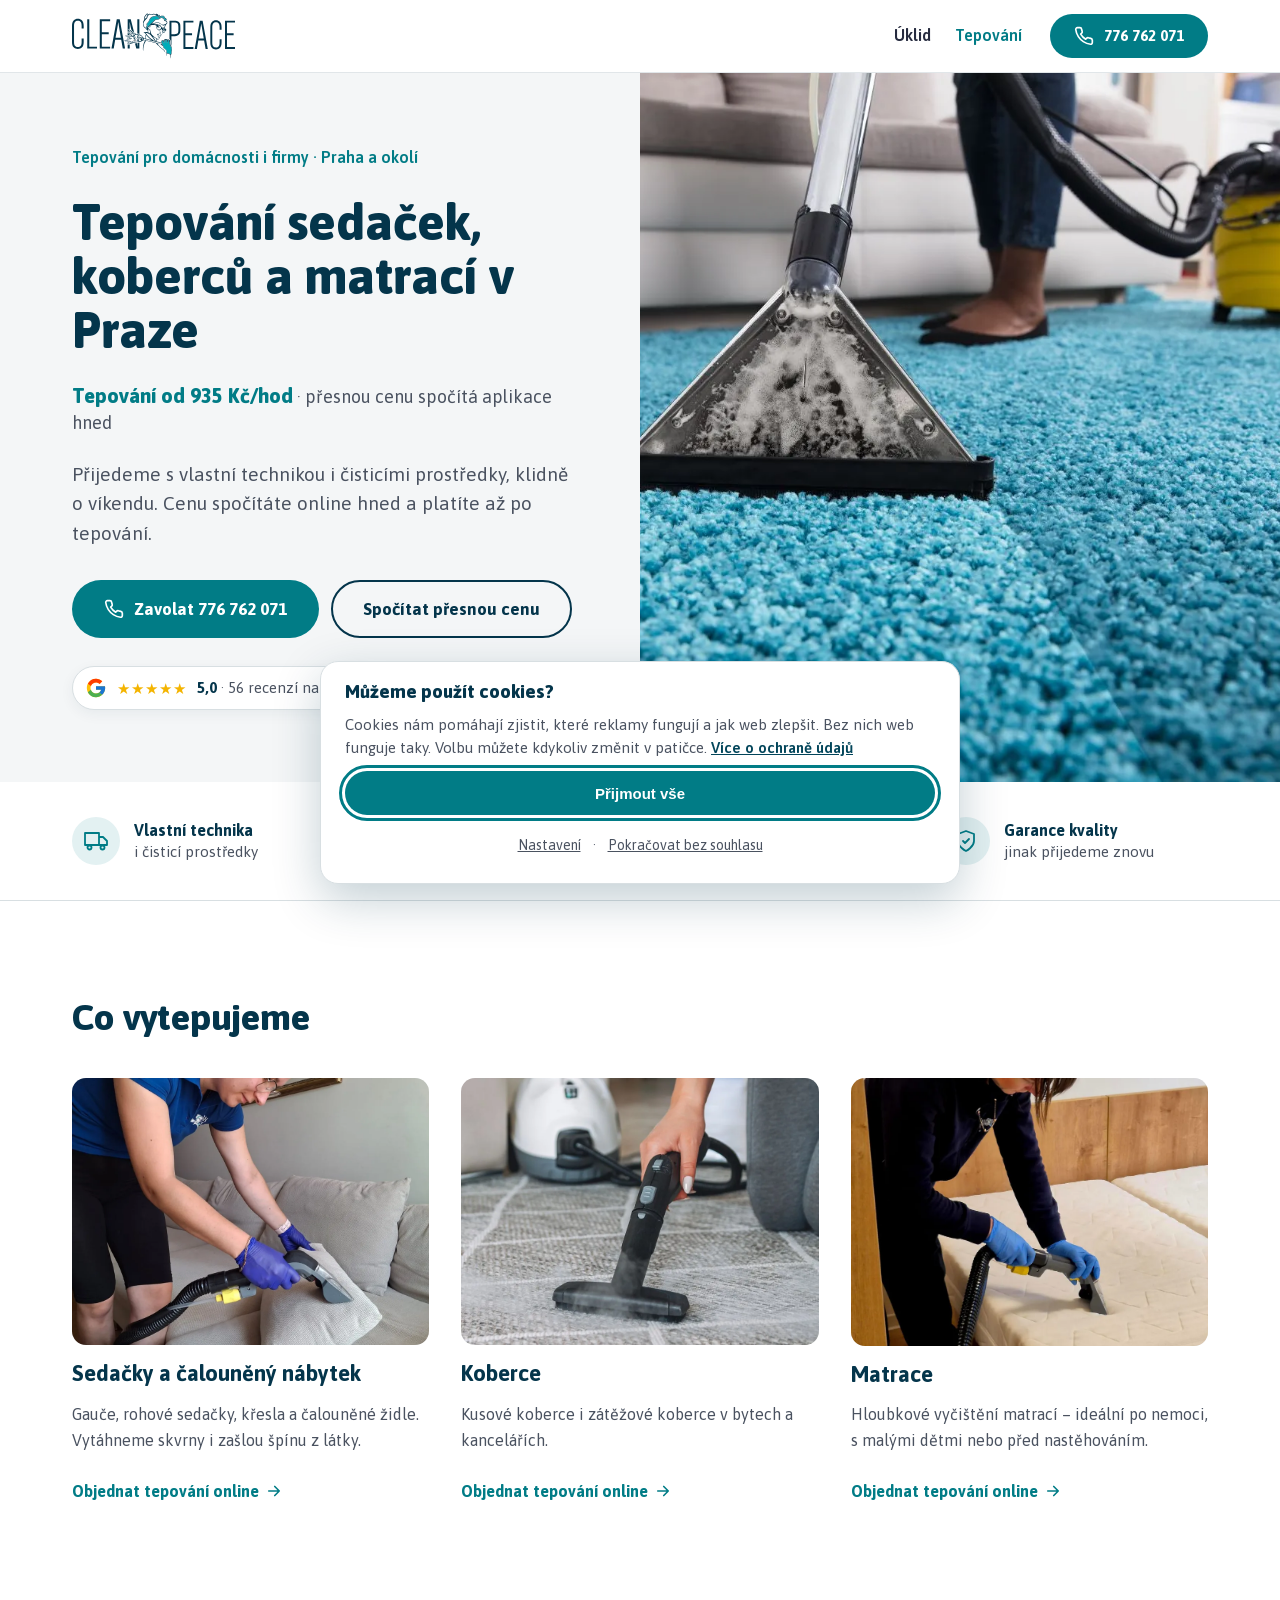
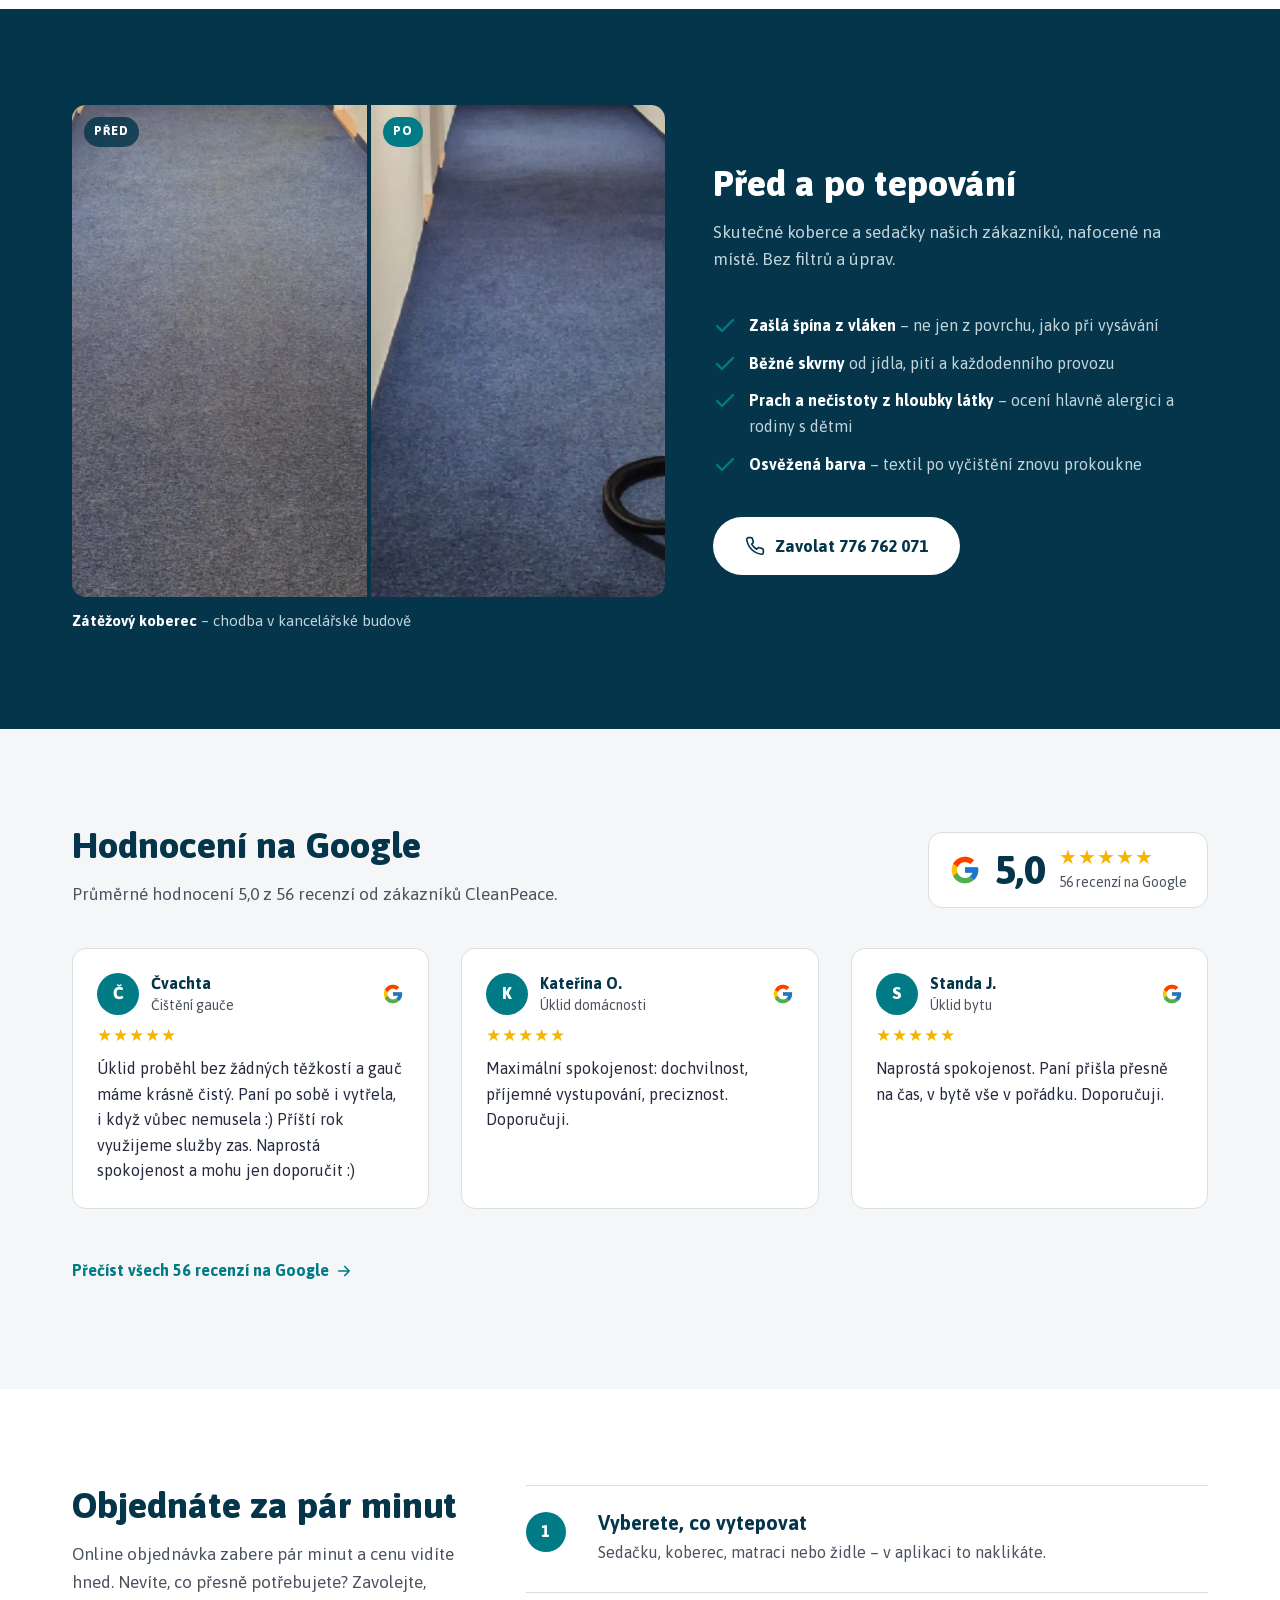
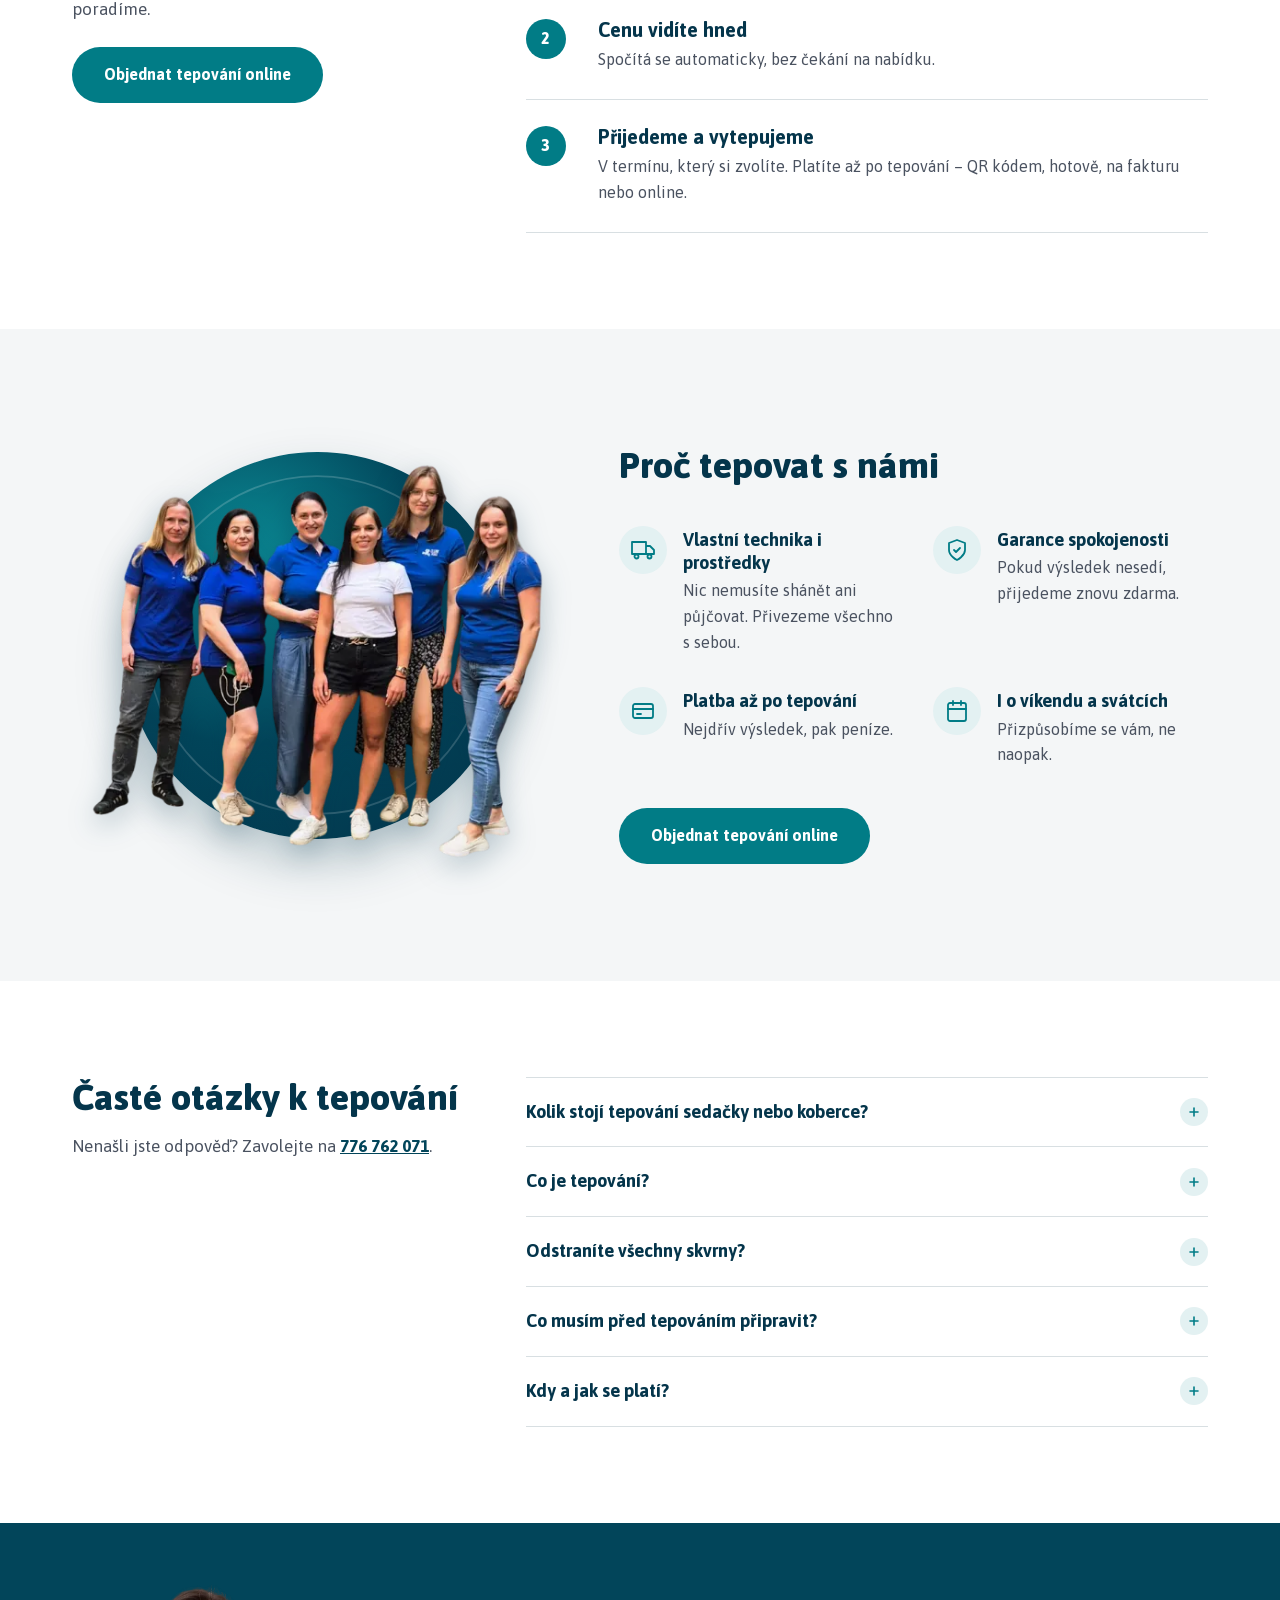
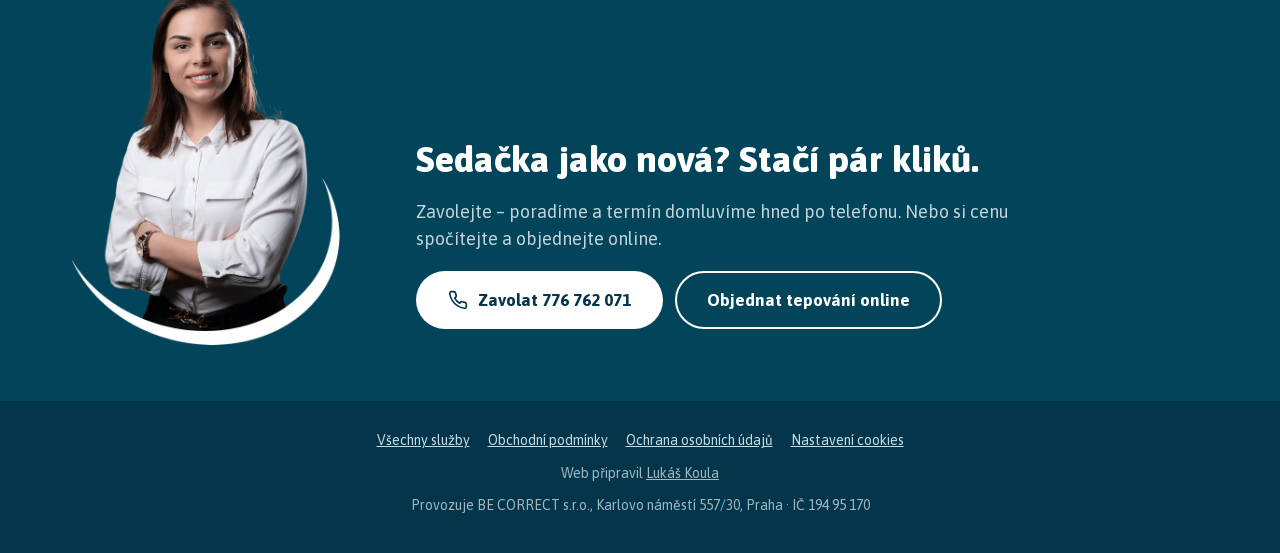
==== commit 7538a867: "Cookie lišta: „Přijmout vše“ + odkazy Nastavení / Pokračovat bez souhlasu; regionální default - Vých" ====
--- a/tepovani/index.html
+++ b/tepovani/index.html
@@ -3,8 +3,7 @@
 <head>
 <meta charset="utf-8">
 <meta name="viewport" content="width=device-width, initial-scale=1">
-<script src="../assets/consent.js?v=20261012-1"></script>
-<meta name="robots" content="noindex, follow">
+<script src="../assets/consent.js?v=20261018-1"></script>
 <title>Tepování Praha – CleanPeace</title>
 <meta name="description" content="Tepování sedaček, koberců a matrací v Praze a okolí. Vlastní technika i prostředky, termín i o víkendu, platba až po tepování.">
 <meta property="og:type" content="website">
@@ -13,6 +12,7 @@
 <meta property="og:title" content="Tepování sedaček, koberců a matrací v Praze">
 <meta property="og:description" content="Přijedeme s vlastní technikou, klidně o víkendu. Cenu spočítáte online, platíte až po tepování.">
 <meta property="og:url" content="https://sluzby.cleanpeace.cz/tepovani/">
+<link rel="canonical" href="https://sluzby.cleanpeace.cz/tepovani/">
 <meta property="og:image" content="https://sluzby.cleanpeace.cz/assets/img/tepovani-sedacky-praha.webp">
 <meta name="theme-color" content="#04354B">
 <link rel="icon" href="/favicon.ico" sizes="any">
@@ -20,7 +20,7 @@
 <link rel="apple-touch-icon" href="../assets/apple-touch-icon.png">
 <link rel="preload" href="../assets/fonts/asap-latin.woff2" as="font" type="font/woff2" crossorigin>
 <link rel="preload" as="image" href="../assets/img/tepovani-koberce-praha.webp">
-<link rel="stylesheet" href="../assets/style.css?v=20261012-1">
+<link rel="stylesheet" href="../assets/style.css?v=20261018-1">
 </head>
 <body id="top" data-service="tepovani">
 <svg width="0" height="0" style="position:absolute" aria-hidden="true">
@@ -244,6 +244,6 @@
 </footer>
 
 
-<script src="../assets/main.js?v=20261012-1" defer></script>
+<script src="../assets/main.js?v=20261018-1" defer></script>
 </body>
 </html>
--- a/assets/style.css
+++ b/assets/style.css
@@ -279,15 +279,17 @@
 .cc-row input:disabled{cursor:not-allowed}
 .cc-row input:focus-visible+.cc-sw{outline:3px solid var(--teal);outline-offset:2px}
 .cc-actions{display:grid;grid-template-columns:1fr 1fr;gap:10px}
+.cc-actions[hidden]{display:none}
+.cc-actions [hidden]{display:none}
+.cc-actions--main{grid-template-columns:1fr}
+.cc-links{display:flex;justify-content:center;align-items:center;gap:6px;color:var(--muted);font-size:14px}
+.cc-links[hidden]{display:none}
+.cc-link{background:none;border:0;padding:6px 6px;font:inherit;font-size:14px;color:var(--muted);text-decoration:underline;cursor:pointer;min-height:36px}
+.cc-link:hover{color:var(--navy)}
+.cc-btn-line{width:100%;color:var(--navy);border-color:var(--navy)}
+.cc-btn-line:hover{background:var(--navy);color:#fff}
 .cc-btn-main{width:100%;background:var(--teal);color:#fff}
 .cc-btn-main:hover{background:var(--teal-d);color:#fff}
-.cc-more{display:flex;align-items:center;justify-content:center;gap:12px}
-.cc-more [hidden]{display:none}
-.cc-link{background:none;border:0;padding:6px 8px;font:inherit;font-size:15px;font-weight:600;color:var(--deep);text-decoration:underline;cursor:pointer;min-height:36px}
-.cc-link:hover{color:var(--navy)}
-.cc-btn-save{color:var(--navy);border-color:var(--navy);width:100%}
-.cc-btn-save:hover{background:var(--navy);color:#fff}
-.cc-prefs:not([hidden])~.cc-more .cc-link{display:none}
 @media (max-width:900px){
   .cc{left:0;right:0;bottom:0}
   .cc-box{max-width:none;border-radius:16px 16px 0 0;border-width:1px 0 0;padding:16px 16px calc(12px + env(safe-area-inset-bottom));gap:10px;max-height:85vh}
